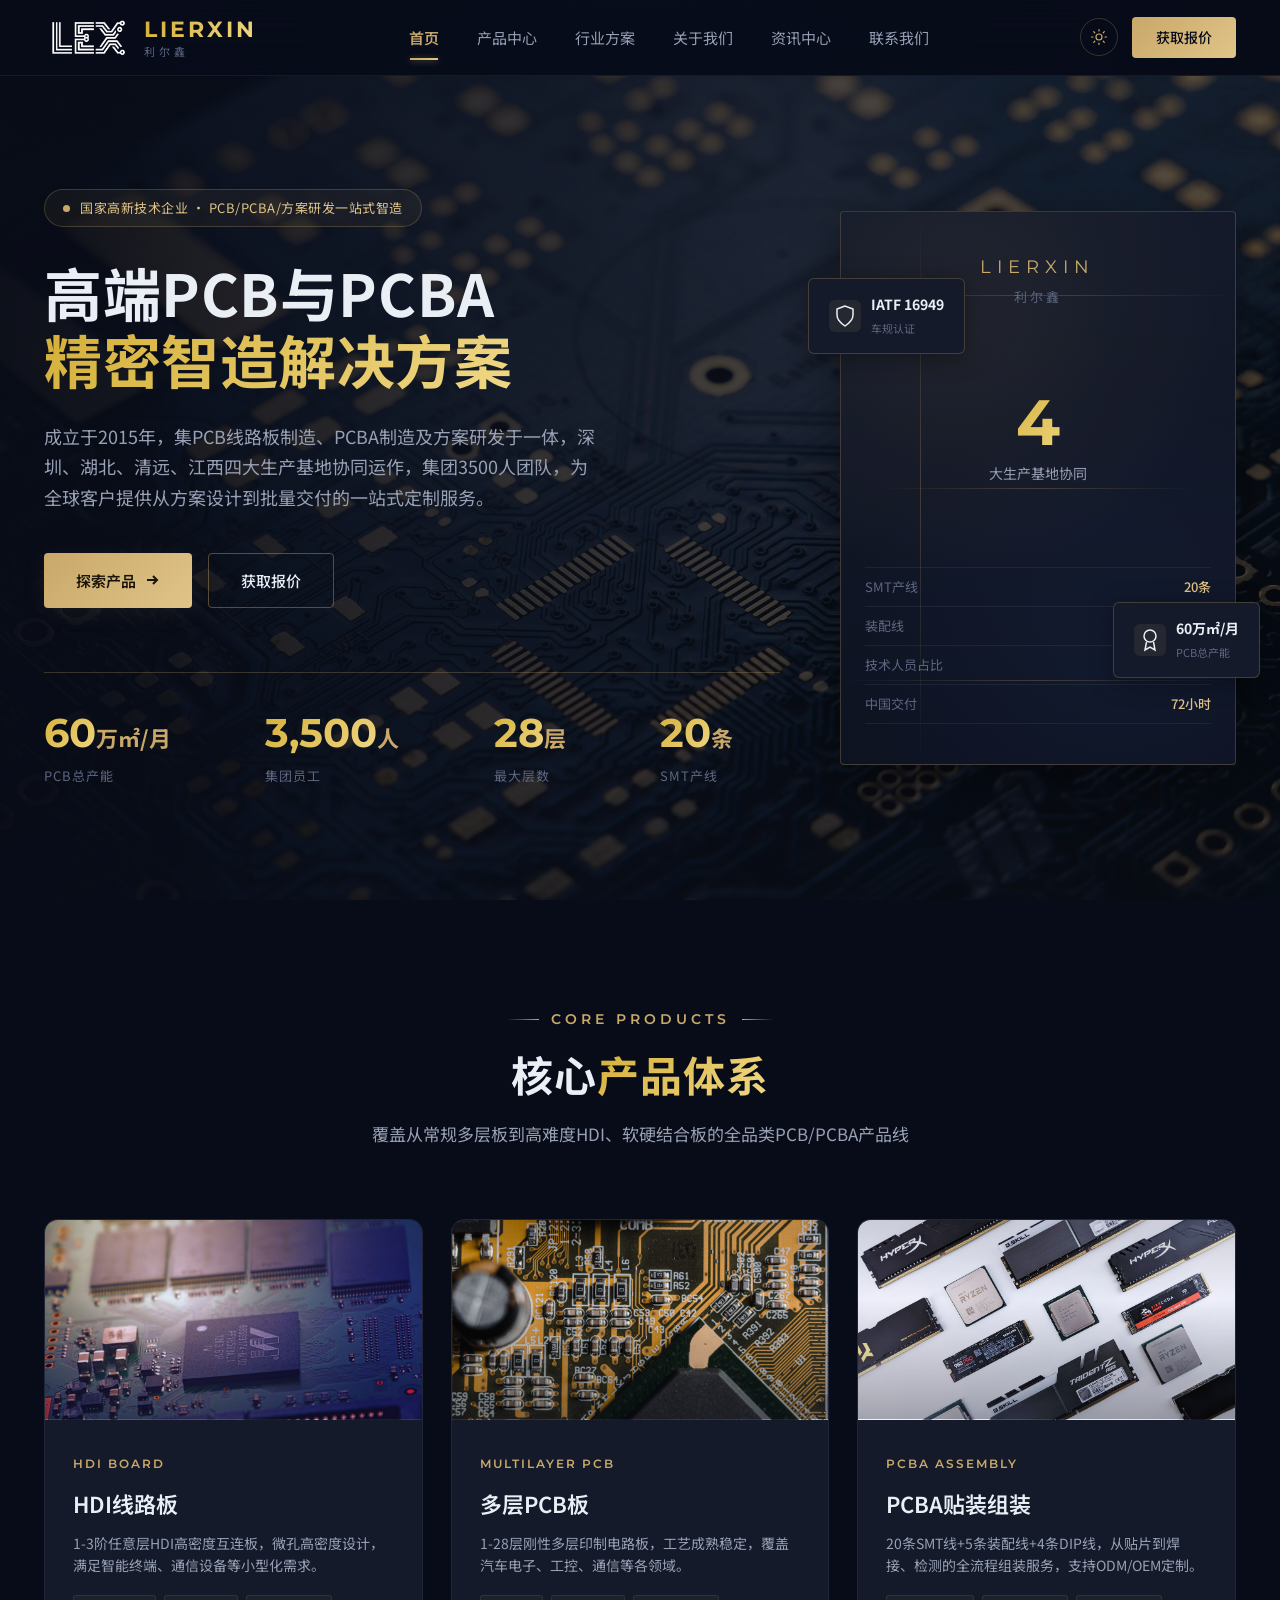
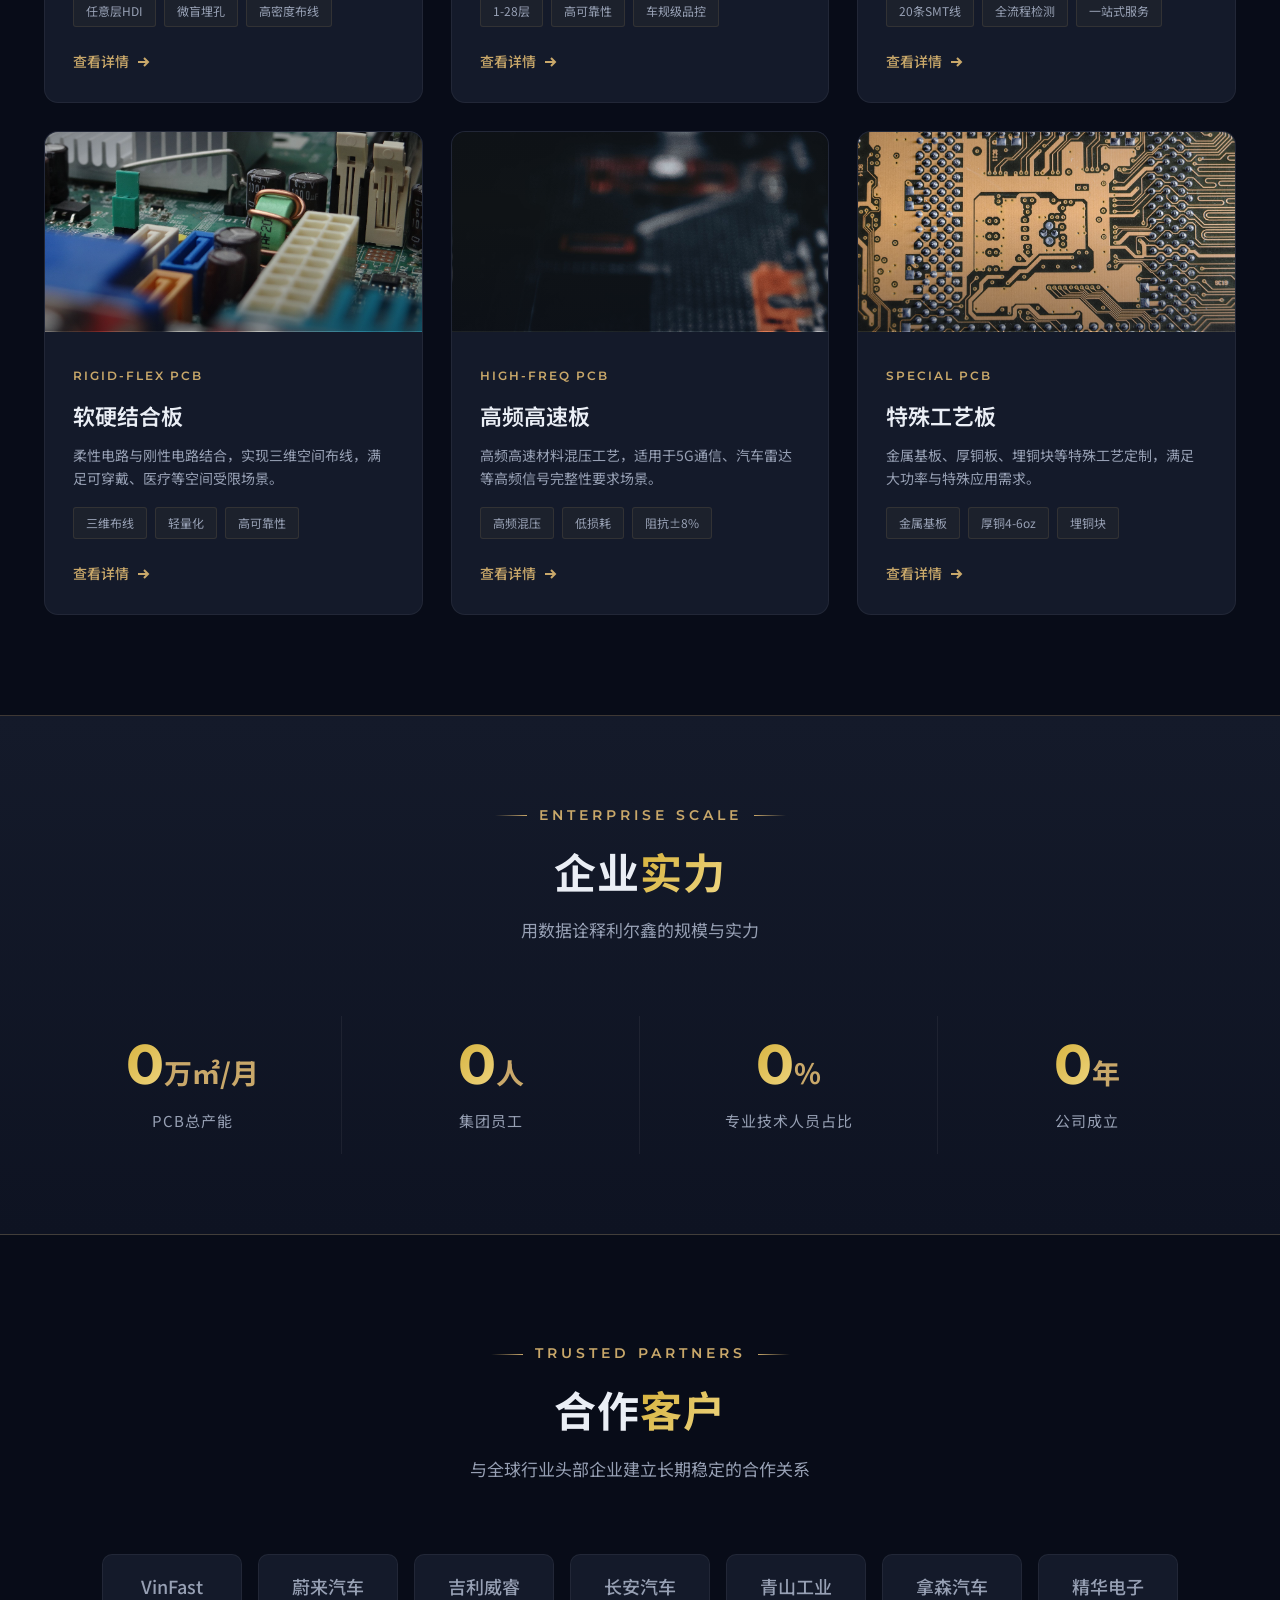
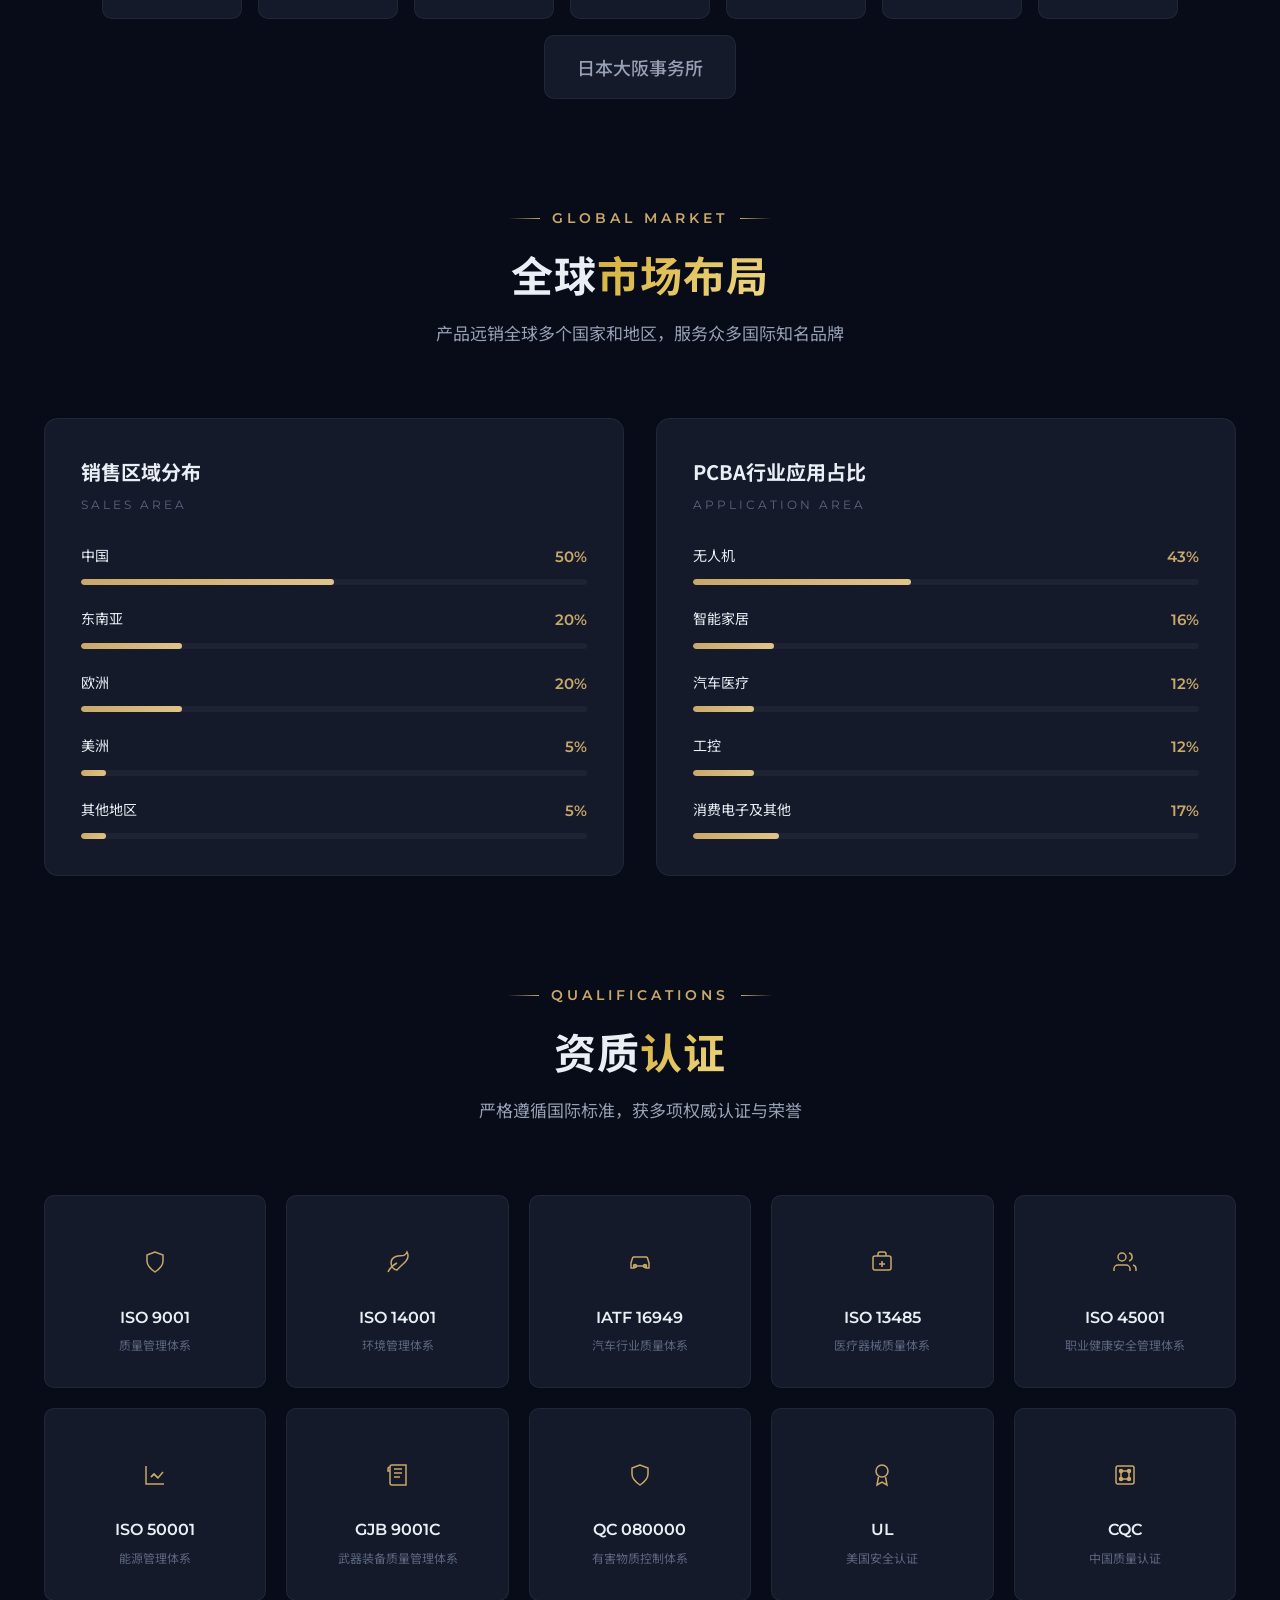
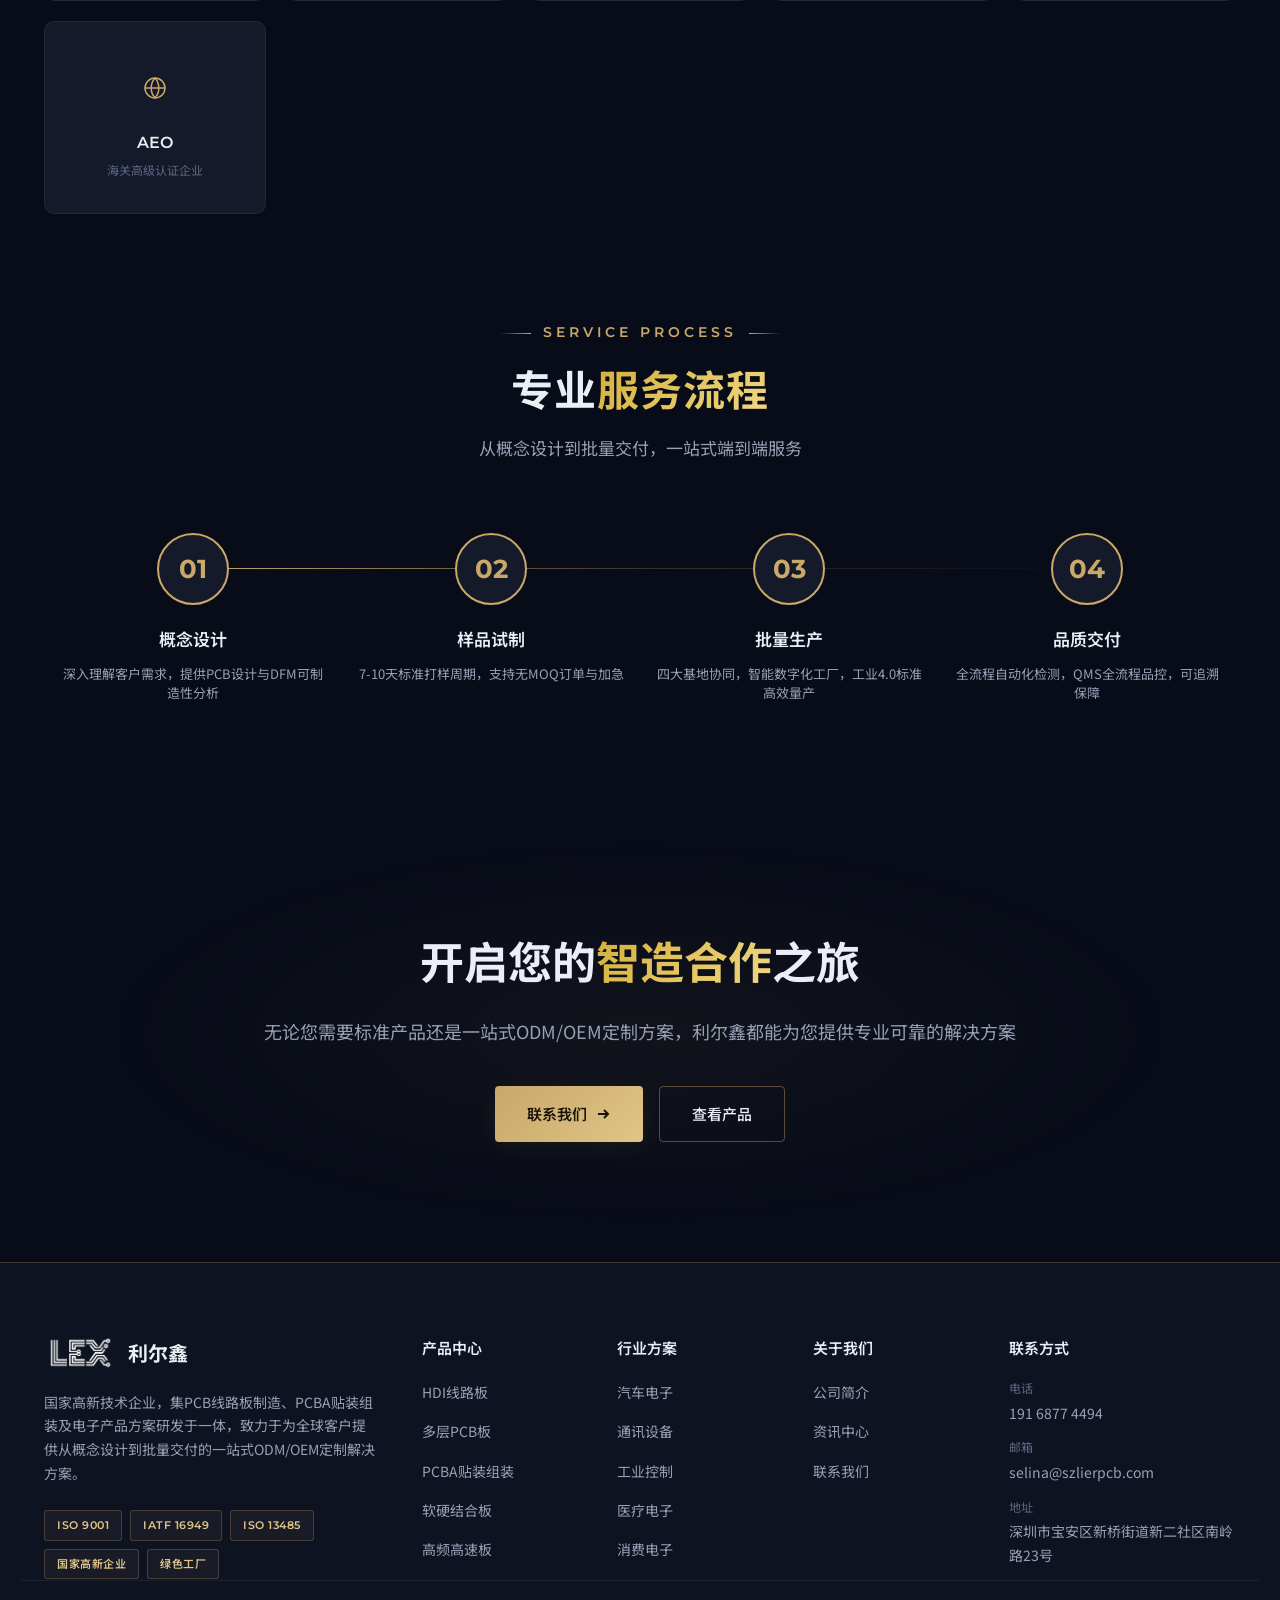
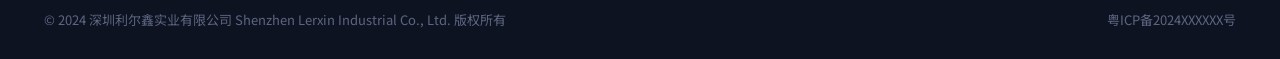
==== index.html @ 96216d17 "init: 利尔鑫 LIERXIN 官网（纯静态站点）" ====
<!DOCTYPE html>
<html lang="zh-CN">
<head>
    <meta charset="UTF-8">
    <meta name="viewport" content="width=device-width, initial-scale=1.0">
    <title>LIERXIN 利尔鑫 — 高端PCB/PCBA一站式智造专家</title>
    <meta name="description" content="深圳利尔鑫实业有限公司 — 集PCB线路板制造、PCBA贴装组装及电子产品方案研发于一体，四大生产基地，月产能60万平米，3500人专业团队，服务VinFast、蔚来、吉利威睿等全球客户，72小时交付。">
    <link rel="preconnect" href="https://fonts.googleapis.com">
    <link rel="preconnect" href="https://fonts.gstatic.com" crossorigin>
    <link href="https://fonts.googleapis.com/css2?family=Montserrat:wght@600;700;800;900&family=Noto+Sans+SC:wght@400;500;700;900&display=swap" rel="stylesheet">
    <link rel="stylesheet" href="css/style.css">
    <script>
        // 主题预加载：避免刷新时闪现深色
        (function () {
            try {
                if (localStorage.getItem('lierxin-theme') === 'light') {
                    document.documentElement.setAttribute('data-theme', 'light');
                }
            } catch (e) {}
        })();
    </script>
</head>
<body>
    <!-- Subtle background texture -->
    <div class="bg-texture"></div>

    <!-- Navigation -->
    <nav class="navbar" id="navbar">
        <div class="nav-container">
            <a href="#/" class="nav-logo">
                <div class="logo-mark">
                    <img src="images/logo.png" alt="LIERXIN 利尔鑫" class="logo-img">
                </div>
                <div class="logo-text">
                    <span class="logo-en">LIERXIN</span>
                    <span class="logo-cn">利尔鑫</span>
                </div>
            </a>
            <ul class="nav-menu" id="navMenu">
                <li><a href="#/" class="nav-link" data-page="home">首页</a></li>
                <li><a href="#/products" class="nav-link" data-page="products">产品中心</a></li>
                <li><a href="#/solutions" class="nav-link" data-page="solutions">行业方案</a></li>
                <li><a href="#/about" class="nav-link" data-page="about">关于我们</a></li>
                <li><a href="#/news" class="nav-link" data-page="news">资讯中心</a></li>
                <li><a href="#/contact" class="nav-link" data-page="contact">联系我们</a></li>
            </ul>
            <div class="nav-actions">
                <button class="theme-toggle" id="themeToggle" aria-label="切换深浅色主题" title="切换深浅色主题">
                    <svg class="tt-icon tt-moon" width="18" height="18" viewBox="0 0 24 24" fill="none" stroke="currentColor" stroke-width="1.6" stroke-linecap="round" stroke-linejoin="round">
                        <path d="M21 12.79A9 9 0 1 1 11.21 3 7 7 0 0 0 21 12.79z"/>
                    </svg>
                    <svg class="tt-icon tt-sun" width="18" height="18" viewBox="0 0 24 24" fill="none" stroke="currentColor" stroke-width="1.6" stroke-linecap="round" stroke-linejoin="round">
                        <circle cx="12" cy="12" r="4"/>
                        <path d="M12 2v2M12 20v2M4.93 4.93l1.41 1.41M17.66 17.66l1.41 1.41M2 12h2M20 12h2M6.34 17.66l-1.41 1.41M19.07 4.93l-1.41 1.41"/>
                    </svg>
                </button>
                <a href="#/contact" class="nav-cta">获取报价</a>
                <button class="nav-toggle" id="navToggle" aria-label="菜单">
                    <span></span><span></span><span></span>
                </button>
            </div>
        </div>
    </nav>

    <!-- Page content container -->
    <main class="page-container" id="app"></main>

    <!-- Footer -->
    <footer class="footer">
        <div class="footer-container">
            <div class="footer-grid">
                <div class="footer-col footer-brand">
                    <div class="footer-logo">
                        <img src="images/logo.png" alt="LIERXIN 利尔鑫" class="footer-logo-img">
                        <span>利尔鑫</span>
                    </div>
                    <p class="footer-desc">国家高新技术企业，集PCB线路板制造、PCBA贴装组装及电子产品方案研发于一体，致力于为全球客户提供从概念设计到批量交付的一站式ODM/OEM定制解决方案。</p>
                    <div class="footer-cert">
                        <span class="cert-badge">ISO 9001</span>
                        <span class="cert-badge">IATF 16949</span>
                        <span class="cert-badge">ISO 13485</span>
                        <span class="cert-badge">国家高新企业</span>
                        <span class="cert-badge">绿色工厂</span>
                    </div>
                </div>
                <div class="footer-col">
                    <h4>产品中心</h4>
                    <ul>
                        <li><a href="#/products">HDI线路板</a></li>
                        <li><a href="#/products">多层PCB板</a></li>
                        <li><a href="#/products">PCBA贴装组装</a></li>
                        <li><a href="#/products">软硬结合板</a></li>
                        <li><a href="#/products">高频高速板</a></li>
                    </ul>
                </div>
                <div class="footer-col">
                    <h4>行业方案</h4>
                    <ul>
                        <li><a href="#/solutions">汽车电子</a></li>
                        <li><a href="#/solutions">通讯设备</a></li>
                        <li><a href="#/solutions">工业控制</a></li>
                        <li><a href="#/solutions">医疗电子</a></li>
                        <li><a href="#/solutions">消费电子</a></li>
                    </ul>
                </div>
                <div class="footer-col">
                    <h4>关于我们</h4>
                    <ul>
                        <li><a href="#/about">公司简介</a></li>
                        <li><a href="#/news">资讯中心</a></li>
                        <li><a href="#/contact">联系我们</a></li>
                    </ul>
                </div>
                <div class="footer-col footer-contact">
                    <h4>联系方式</h4>
                    <ul class="contact-list">
                        <li><span class="ci-label">电话</span> 191 6877 4494</li>
                        <li><span class="ci-label">邮箱</span> selina@szlierpcb.com</li>
                        <li><span class="ci-label">地址</span> 深圳市宝安区新桥街道新二社区南岭路23号</li>
                    </ul>
                </div>
            </div>
            <div class="footer-bottom">
                <p>© 2024 深圳利尔鑫实业有限公司 Shenzhen Lerxin Industrial Co., Ltd. 版权所有</p>
                <p class="footer-icp">粤ICP备2024XXXXXX号</p>
            </div>
        </div>
    </footer>

    <!-- Scroll to top -->
    <button class="scroll-top" id="scrollTop" aria-label="返回顶部">
        <svg width="20" height="20" viewBox="0 0 20 20" fill="none">
            <path d="M10 4l6 6-1.5 1.5L11 7.5V16H9V7.5L5.5 11L4 9.5l6-6z" fill="currentColor"/>
        </svg>
    </button>

    <script src="js/app.js"></script>
</body>
</html>
---- css/style.css ----
/* ============================================
   LERXIN — Grand Corporate Design System
   Deep Navy · Gold Accents · Premium & Imposing
   ============================================ */

/* ---- Reset & Base ---- */
*, *::before, *::after { margin: 0; padding: 0; box-sizing: border-box; }

:root {
    /* Scrim — 深色遮罩基色（图片/毛玻璃压暗层），主题切换时统一调整 */
    --scrim-rgb: 8, 12, 24;

    /* Core Colors */
    --bg-base: #080c18;
    --bg-surface: #0e1322;
    --bg-card: #141a2a;
    --bg-card-hover: #1a2138;
    --bg-elevated: #1c2436;
    --border: rgba(255, 255, 255, 0.06);
    --border-gold: rgba(201, 168, 106, 0.25);
    --border-gold-bright: rgba(201, 168, 106, 0.4);

    /* Text */
    --text-primary: #eaeef5;
    --text-secondary: #97a0b4;
    --text-muted: #5d6680;

    /* Accents */
    --gold: #c9a86a;
    --gold-light: #e0c488;
    --gold-dark: #a8854a;
    --blue: #3b6fd4;
    --blue-deep: #1e3a8a;

    /* Gradients */
    --grad-gold: linear-gradient(135deg, #c9a86a 0%, #e0c488 100%);
    --grad-gold-text: linear-gradient(135deg, #d4af37 0%, #f0d886 100%);
    --grad-blue-gold: linear-gradient(135deg, #3b6fd4 0%, #c9a86a 100%);
    --grad-surface: linear-gradient(180deg, #141a2a 0%, #0e1322 100%);

    /* Shadows */
    --shadow-sm: 0 2px 12px rgba(0, 0, 0, 0.25);
    --shadow-md: 0 4px 24px rgba(0, 0, 0, 0.35);
    --shadow-lg: 0 12px 48px rgba(0, 0, 0, 0.4);
    --shadow-gold: 0 4px 24px rgba(201, 168, 106, 0.08);

    /* Sizing */
    --nav-height: 76px;
    --max-width: 1240px;
    --radius: 14px;
    --radius-sm: 10px;

    /* Fonts — 厚重无衬线，拒绝宋体 */
    --font-serif: 'Noto Sans SC', 'Montserrat', sans-serif;
    --font-sans: 'Noto Sans SC', -apple-system, BlinkMacSystemFont, 'Segoe UI', sans-serif;
    --font-en: 'Montserrat', 'Noto Sans SC', sans-serif;

    /* Nav / Footer 背景（浅色主题会覆盖） */
    --nav-bg: rgba(var(--scrim-rgb), 0.72);
    --nav-bg-scrolled: rgba(var(--scrim-rgb), 0.94);

    /* 表单/面板填充底色（浅色主题会覆盖为浅色） */
    --field-bg: rgba(var(--scrim-rgb), 0.5);

    /* Transitions */
    --t-fast: 0.2s ease;
    --t-base: 0.4s cubic-bezier(0.25, 0.1, 0.25, 1);
    --t-slow: 0.7s cubic-bezier(0.25, 0.1, 0.25, 1);
}

/* ============================================
   LIGHT THEME — 白色背景版本
   仅覆盖语义变量，结构完全不变
   ============================================ */
[data-theme="light"] {
    /* 背景：纯白 + 浅灰层次 */
    --bg-base: #ffffff;
    --bg-surface: #f4f6f9;
    --bg-card: #ffffff;
    --bg-card-hover: #fafbfd;
    --bg-elevated: #eef1f6;

    /* 边框：深色半透明 */
    --border: rgba(15, 23, 42, 0.09);
    --border-gold: rgba(157, 122, 63, 0.32);
    --border-gold-bright: rgba(157, 122, 63, 0.55);

    /* 文字：深蓝灰 */
    --text-primary: #16203a;
    --text-secondary: #4d5768;
    --text-muted: #8792a6;

    /* 金色：白底上需加深才有对比度 */
    --gold: #9d7a3f;
    --gold-light: #b8935a;
    --gold-dark: #7d6030;

    --grad-gold: linear-gradient(135deg, #9d7a3f 0%, #cba96b 100%);
    --grad-gold-text: linear-gradient(135deg, #9d7a3f 0%, #c49b58 100%);
    --grad-surface: linear-gradient(180deg, #ffffff 0%, #f4f6f9 100%);

    /* 阴影：更淡更柔 */
    --shadow-sm: 0 1px 6px rgba(15, 23, 42, 0.06);
    --shadow-md: 0 4px 18px rgba(15, 23, 42, 0.08);
    --shadow-lg: 0 12px 36px rgba(15, 23, 42, 0.10);
    --shadow-gold: 0 4px 18px rgba(157, 122, 63, 0.12);

    /* 导航栏：白色毛玻璃 */
    --nav-bg: rgba(255, 255, 255, 0.82);
    --nav-bg-scrolled: rgba(255, 255, 255, 0.96);

    /* 输入框/面板填充：浅灰（深色遮罩在白底上会变成灰底灰字） */
    --field-bg: rgba(15, 23, 42, 0.04);
}

/* 浅色主题：白色线条 logo 反转为深色，保证可见 */
[data-theme="light"] .logo-img,
[data-theme="light"] .footer-logo-img { filter: invert(1); }

/* 浅色主题：顶部大图区（hero / product-hero）整体保持暗色外观，完全不变化
   原因：图片上的文字依赖深色遮罩，跟随浅色主题会变暗/发蓝导致看不清。
   这里把整组变量还原为暗色值，hero 内的面板、徽章、按钮一并继承，无需单独处理。
   注意：cta-section 背景是透明的，不在此列，需跟随浅色主题。 */
[data-theme="light"] .hero,
[data-theme="light"] .product-hero {
    --text-primary: #eaeef5;
    --text-secondary: #97a0b4;
    --text-muted: #5d6680;
    --gold: #c9a86a;
    --gold-light: #e0c488;
    --gold-dark: #a8854a;
    --border: rgba(255, 255, 255, 0.06);
    --border-gold: rgba(201, 168, 106, 0.25);
    --border-gold-bright: rgba(201, 168, 106, 0.4);
    --bg-card: #141a2a;
    --bg-card-hover: #1a2138;
    --grad-gold: linear-gradient(135deg, #c9a86a 0%, #e0c488 100%);
    --grad-gold-text: linear-gradient(135deg, #d4af37 0%, #f0d886 100%);
    --grad-surface: linear-gradient(180deg, #141a2a 0%, #0e1322 100%);
    --shadow-md: 0 4px 24px rgba(0, 0, 0, 0.35);
    --shadow-lg: 0 12px 48px rgba(0, 0, 0, 0.4);

    /* 关键：必须显式重设 color。
       color 是在 body 上用变量算好的，子元素继承的是"算完的值"，
       只重设上面的变量不会改变已继承的颜色，标题仍会跟着浅色主题变深蓝。 */
    color: var(--text-primary);
}

/* 浅色主题：卡片图片区同样是深色遮罩，其上的金色徽章需还原为亮金 */
[data-theme="light"] .card-visual,
[data-theme="light"] .news-visual,
[data-theme="light"] .sol-visual {
    --gold-light: #e0c488;
    --gold: #c9a86a;
    --text-primary: #eaeef5;
}

/* 浅色主题：白底上的金色小标签需加深才够对比 */
[data-theme="light"] .cert-badge { color: var(--gold); background: rgba(157, 122, 63, 0.08); }

/* 浅色主题：背景纹理减弱 */
[data-theme="light"] .bg-texture { opacity: 0.45; }

/* ---- Theme Toggle ---- */
.nav-actions { display: flex; align-items: center; gap: 14px; }
.theme-toggle {
    width: 38px; height: 38px;
    border-radius: 50%;
    border: 1px solid var(--border-gold);
    background: transparent;
    color: var(--gold);
    display: flex; align-items: center; justify-content: center;
    cursor: pointer;
    flex-shrink: 0;
    transition: all var(--t-fast);
}
.theme-toggle:hover {
    background: rgba(201, 168, 106, 0.12);
    border-color: var(--border-gold-bright);
    transform: rotate(18deg);
}
.theme-toggle .tt-icon { display: block; }
.theme-toggle .tt-moon { display: none; }
[data-theme="light"] .theme-toggle .tt-sun { display: none; }
[data-theme="light"] .theme-toggle .tt-moon { display: block; }

html { scroll-behavior: smooth; font-size: 16px; }

body {
    font-family: var(--font-sans);
    background: var(--bg-base);
    color: var(--text-primary);
    line-height: 1.7;
    overflow-x: hidden;
    min-height: 100vh;
    -webkit-font-smoothing: antialiased;
}

a { color: inherit; text-decoration: none; }
ul { list-style: none; }
img { max-width: 100%; display: block; }

/* ---- Background Texture ---- */
.bg-texture {
    position: fixed;
    inset: 0;
    z-index: 0;
    pointer-events: none;
    background:
        radial-gradient(ellipse 80% 50% at 50% 0%, rgba(59, 111, 212, 0.06), transparent),
        radial-gradient(ellipse 60% 40% at 90% 80%, rgba(201, 168, 106, 0.04), transparent);
}
.bg-texture::before {
    content: '';
    position: absolute;
    inset: 0;
    background-image: url("data:image/svg+xml,%3Csvg width='60' height='60' viewBox='0 0 60 60' xmlns='http://www.w3.org/2000/svg'%3E%3Cpath d='M0 0h60M0 30h60M30 0v60M60 0v60' stroke='%23ffffff' stroke-width='0.5' opacity='0.015'/%3E%3C/svg%3E");
}

/* ---- Navbar ---- */
.navbar {
    position: fixed;
    top: 0; left: 0; right: 0;
    height: var(--nav-height);
    z-index: 1000;
    background: var(--nav-bg);
    backdrop-filter: blur(24px);
    -webkit-backdrop-filter: blur(24px);
    border-bottom: 1px solid var(--border);
    transition: all var(--t-base);
}
.navbar.scrolled {
    background: var(--nav-bg-scrolled);
    border-bottom-color: var(--border-gold);
}

.nav-container {
    max-width: var(--max-width);
    margin: 0 auto;
    height: 100%;
    display: flex;
    align-items: center;
    justify-content: space-between;
    padding: 0 24px;
    gap: 20px;
}

.nav-logo { display: flex; align-items: center; gap: 12px; transition: opacity var(--t-fast); }
.nav-logo:hover { opacity: 0.85; }

.logo-mark { display: flex; align-items: center; }
.logo-img {
    height: 44px;
    width: auto;
    display: block;
    border-radius: 4px;
}

.logo-text { display: flex; flex-direction: column; line-height: 1.1; }
.logo-en {
    font-family: var(--font-en);
    font-size: 22px;
    font-weight: 700;
    letter-spacing: 3px;
    background: var(--grad-gold-text);
    -webkit-background-clip: text;
    -webkit-text-fill-color: transparent;
    background-clip: text;
}
.logo-cn { font-size: 11px; color: var(--text-muted); letter-spacing: 4px; margin-top: 2px; }

.nav-menu { display: flex; align-items: center; gap: 2px; }

.nav-link {
    position: relative;
    padding: 8px 18px;
    font-size: 15px;
    font-weight: 400;
    color: var(--text-secondary);
    transition: all var(--t-fast);
}
.nav-link:hover { color: var(--text-primary); }
.nav-link.active { color: var(--gold); font-weight: 600; }
.nav-link.active::after {
    content: '';
    position: absolute;
    bottom: -4px;
    left: 50%;
    transform: translateX(-50%);
    width: 28px;
    height: 2px;
    background: var(--grad-gold);
    box-shadow: 0 1px 6px rgba(201, 168, 106, 0.5);
}

.nav-cta {
    padding: 9px 24px;
    font-size: 14px;
    font-weight: 500;
    color: var(--bg-base);
    background: var(--grad-gold);
    border-radius: 4px;
    transition: all var(--t-fast);
    white-space: nowrap;
}
.nav-cta:hover { opacity: 0.88; transform: translateY(-1px); }

.nav-toggle { display: none; flex-direction: column; gap: 5px; background: none; border: none; cursor: pointer; padding: 8px; }
.nav-toggle span { width: 24px; height: 2px; background: var(--text-primary); border-radius: 2px; transition: all var(--t-fast); }
.nav-toggle.open span:nth-child(1) { transform: rotate(45deg) translate(5px, 5px); }
.nav-toggle.open span:nth-child(2) { opacity: 0; }
.nav-toggle.open span:nth-child(3) { transform: rotate(-45deg) translate(5px, -5px); }

/* ---- Page Container ---- */
.page-container {
    position: relative;
    z-index: 1;
    min-height: calc(100vh - var(--nav-height));
    padding-top: var(--nav-height);
}
.page-enter { animation: pageFadeIn 0.55s cubic-bezier(0.25, 0.1, 0.25, 1); }
@keyframes pageFadeIn {
    from { opacity: 0; transform: translateY(20px); }
    to { opacity: 1; transform: translateY(0); }
}

/* ---- Common Section ---- */
.section { max-width: var(--max-width); margin: 0 auto; padding: 100px 24px; }
.section-sm { padding: 50px 24px; }

.section-title { text-align: center; margin-bottom: 72px; }
.section-title .eyebrow {
    display: inline-flex;
    align-items: center;
    gap: 12px;
    font-family: var(--font-en);
    font-size: 14px;
    font-weight: 600;
    letter-spacing: 4px;
    text-transform: uppercase;
    color: var(--gold);
    margin-bottom: 16px;
}
.section-title .eyebrow::before,
.section-title .eyebrow::after {
    content: '';
    width: 32px;
    height: 1px;
    background: linear-gradient(90deg, transparent, var(--gold));
}
.section-title .eyebrow::after { background: linear-gradient(90deg, var(--gold), transparent); }

.section-title h2 {
    font-family: var(--font-serif);
    font-size: 42px;
    font-weight: 700;
    line-height: 1.3;
    margin-bottom: 18px;
    letter-spacing: 0.02em;
}
.section-title p { font-size: 17px; color: var(--text-secondary); max-width: 640px; margin: 0 auto; line-height: 1.6; }

.text-gold {
    background: var(--grad-gold-text);
    -webkit-background-clip: text;
    -webkit-text-fill-color: transparent;
    background-clip: text;
}

/* Gold divider */
.gold-divider {
    width: 60px;
    height: 3px;
    background: var(--grad-gold);
    margin: 0 auto;
    border-radius: 2px;
}

/* ---- Buttons ---- */
.btn {
    display: inline-flex;
    align-items: center;
    gap: 8px;
    padding: 14px 32px;
    font-size: 15px;
    font-weight: 500;
    border-radius: 4px;
    border: none;
    cursor: pointer;
    transition: all var(--t-base);
    position: relative;
    font-family: var(--font-sans);
}
.btn-primary {
    background: var(--grad-gold);
    color: #1a1408;
    font-weight: 600;
    box-shadow: var(--shadow-gold);
}
.btn-primary:hover { opacity: 0.9; transform: translateY(-2px); box-shadow: 0 8px 32px rgba(201, 168, 106, 0.2); }

.btn-outline {
    background: transparent;
    color: var(--text-primary);
    border: 1px solid var(--border-gold-bright);
}
.btn-outline:hover { background: rgba(201, 168, 106, 0.06); border-color: var(--gold); color: var(--gold-light); }

/* ---- Hero ---- */
.hero {
    position: relative;
    min-height: calc(100vh - var(--nav-height));
    display: flex;
    align-items: center;
    overflow: hidden;
    background-image: url('../images/home-hero.jpg');
    background-size: cover;
    background-position: center;
    background-repeat: no-repeat;
}
.hero::before {
    content: '';
    position: absolute;
    inset: 0;
    background:
        linear-gradient(90deg, rgba(var(--scrim-rgb), 0.94) 0%, rgba(var(--scrim-rgb), 0.80) 45%, rgba(var(--scrim-rgb), 0.58) 100%),
        radial-gradient(ellipse 60% 50% at 30% 50%, rgba(201, 168, 106, 0.04), transparent);
    z-index: 0;
}

.hero-content {
    position: relative;
    z-index: 2;
    max-width: var(--max-width);
    margin: 0 auto;
    width: 100%;
    padding: 0 24px;
    display: grid;
    grid-template-columns: 1.3fr 0.7fr;
    gap: 60px;
    align-items: center;
}

.hero-text .badge {
    display: inline-flex;
    align-items: center;
    gap: 10px;
    padding: 7px 18px;
    background: rgba(201, 168, 106, 0.06);
    border: 1px solid var(--border-gold);
    border-radius: 50px;
    font-size: 13px;
    color: var(--gold-light);
    margin-bottom: 32px;
    letter-spacing: 0.5px;
}
.hero-text .badge .dot { width: 7px; height: 7px; background: var(--gold); border-radius: 50%; }

.hero-text h1 {
    font-family: var(--font-serif);
    font-size: 58px;
    font-weight: 700;
    line-height: 1.15;
    margin-bottom: 28px;
    letter-spacing: 0.01em;
}

.hero-text .hero-desc {
    font-size: 18px;
    color: var(--text-secondary);
    margin-bottom: 40px;
    max-width: 560px;
    line-height: 1.7;
}

.hero-buttons { display: flex; gap: 16px; flex-wrap: wrap; }

.hero-stats {
    display: grid;
    grid-template-columns: repeat(4, auto);
    gap: 48px;
    margin-top: 64px;
    padding-top: 40px;
    border-top: 1px solid var(--border-gold);
}
.hero-stat .num {
    font-family: var(--font-en);
    font-size: 40px;
    font-weight: 700;
    background: var(--grad-gold-text);
    -webkit-background-clip: text;
    -webkit-text-fill-color: transparent;
    background-clip: text;
    line-height: 1;
}
.hero-stat .num-suffix { font-size: 22px; color: var(--gold); font-weight: 700; }
.hero-stat .label { font-size: 13px; color: var(--text-muted); margin-top: 8px; letter-spacing: 1px; }

/* Hero Visual — elegant geometric panel */
.hero-visual {
    position: relative;
    height: 500px;
    display: flex;
    align-items: center;
    justify-content: center;
}

.hero-panel {
    width: 100%;
    max-width: 400px;
    aspect-ratio: 3/4.2;
    position: relative;
    background: var(--grad-surface);
    border: 1px solid var(--border-gold);
    border-radius: 4px;
    overflow: hidden;
    box-shadow: var(--shadow-lg);
}

.hero-panel::before {
    content: '';
    position: absolute;
    inset: 0;
    background:
        radial-gradient(circle at 30% 20%, rgba(201, 168, 106, 0.08), transparent 50%),
        radial-gradient(circle at 70% 80%, rgba(59, 111, 212, 0.06), transparent 50%);
}

/* Decorative geometric lines */
.hero-panel .geo-line {
    position: absolute;
    background: linear-gradient(90deg, transparent, var(--border-gold), transparent);
}
.hero-panel .geo-line.h1 { top: 15%; left: 0; right: 0; height: 1px; }
.hero-panel .geo-line.h2 { top: 50%; left: 10%; right: 10%; height: 1px; }
.hero-panel .geo-line.h3 { bottom: 15%; left: 0; right: 0; height: 1px; }
.hero-panel .geo-line.v1 { top: 0; bottom: 0; left: 20%; width: 1px; background: linear-gradient(180deg, transparent, var(--border-gold), transparent); }

.hero-panel .panel-content {
    position: absolute;
    inset: 0;
    display: flex;
    flex-direction: column;
    align-items: center;
    justify-content: space-between;
    padding: 40px 24px;
    z-index: 2;
}
.hero-panel .panel-top { text-align: center; }
.hero-panel .panel-top .pt-en {
    font-family: var(--font-en);
    font-size: 18px;
    letter-spacing: 6px;
    color: var(--gold);
    margin-bottom: 4px;
}
.hero-panel .panel-top .pt-cn { font-size: 13px; color: var(--text-muted); letter-spacing: 3px; }

.hero-panel .panel-mid { text-align: center; }
.hero-panel .panel-mid .pm-num {
    font-family: var(--font-en);
    font-size: 64px;
    font-weight: 700;
    background: var(--grad-gold-text);
    -webkit-background-clip: text;
    -webkit-text-fill-color: transparent;
    background-clip: text;
    line-height: 1;
}
.hero-panel .panel-mid .pm-label { font-size: 14px; color: var(--text-secondary); margin-top: 8px; }

.hero-panel .panel-bottom { text-align: center; width: 100%; }
.hero-panel .panel-bottom .pb-item {
    display: flex;
    justify-content: space-between;
    padding: 8px 0;
    border-top: 1px solid var(--border);
    font-size: 13px;
}
.hero-panel .panel-bottom .pb-item:last-child { border-bottom: 1px solid var(--border); }
.hero-panel .panel-bottom .pb-item span:first-child { color: var(--text-muted); }
.hero-panel .panel-bottom .pb-item span:last-child { color: var(--gold-light); font-weight: 500; }

/* Floating accent */
.hero-accent {
    position: absolute;
    padding: 14px 20px;
    background: var(--bg-card);
    border: 1px solid var(--border-gold);
    border-radius: 6px;
    box-shadow: var(--shadow-md);
    display: flex;
    align-items: center;
    gap: 10px;
    z-index: 3;
}
.hero-accent .ha-icon {
    width: 32px; height: 32px; min-width: 32px;
    border-radius: 6px;
    display: flex; align-items: center; justify-content: center;
    background: rgba(201, 168, 106, 0.1);
}
.hero-accent .ha-text { font-size: 13px; }
.hero-accent .ha-text strong { display: block; font-size: 14px; }
.hero-accent .ha-text span { color: var(--text-muted); font-size: 11px; }
.ha-1 { top: 8%; left: -8%; }
.ha-2 { bottom: 12%; right: -6%; }

/* ---- Product Cards Grid ---- */
.card-grid {
    display: grid;
    grid-template-columns: repeat(auto-fill, minmax(340px, 1fr));
    gap: 28px;
}

.tech-card {
    display: block;
    background: var(--bg-card);
    border: 1px solid var(--border);
    border-radius: var(--radius);
    overflow: hidden;
    transition: all var(--t-base);
    position: relative;
    color: inherit;
    text-decoration: none;
}
.tech-card::before {
    content: '';
    position: absolute;
    top: 0; left: 0; right: 0;
    height: 2px;
    background: var(--grad-gold);
    transform: scaleX(0);
    transform-origin: left;
    transition: transform var(--t-base);
    z-index: 4;
}
.tech-card:hover::before { transform: scaleX(1); }
.tech-card:hover {
    background: var(--bg-card-hover);
    transform: translateY(-6px);
    border-color: var(--border-gold);
}

.tech-card .card-visual {
    height: 200px;
    background: var(--grad-surface);
    background-size: cover;
    background-position: center;
    position: relative;
    overflow: hidden;
    display: flex;
    align-items: center;
    justify-content: center;
    border-bottom: 1px solid var(--border);
}

.tech-card .card-visual::after {
    content: '';
    position: absolute;
    inset: 0;
    background: linear-gradient(180deg, rgba(var(--scrim-rgb), 0.15), transparent 40%, rgba(var(--scrim-rgb), 0.35));
    pointer-events: none;
}

.tech-card .card-icon-large {
    font-size: 56px;
    opacity: 0.6;
    z-index: 2;
    color: var(--gold);
}

.tech-card .card-body { padding: 28px; }
.tech-card .card-tag {
    display: inline-block;
    font-family: var(--font-en);
    font-size: 12px;
    font-weight: 600;
    letter-spacing: 2px;
    text-transform: uppercase;
    color: var(--gold);
    margin-bottom: 10px;
}
.tech-card .card-title { font-family: var(--font-serif); font-size: 22px; font-weight: 600; margin-bottom: 10px; }
.tech-card .card-desc { font-size: 14px; color: var(--text-secondary); margin-bottom: 18px; line-height: 1.6; }
.tech-card .card-features { display: flex; flex-wrap: wrap; gap: 8px; margin-bottom: 20px; }
.tech-card .card-feature {
    font-size: 12px;
    padding: 5px 12px;
    background: rgba(201, 168, 106, 0.05);
    border: 1px solid rgba(201, 168, 106, 0.12);
    border-radius: 3px;
    color: var(--text-secondary);
}
.tech-card .card-link {
    display: inline-flex;
    align-items: center;
    gap: 6px;
    font-size: 14px;
    color: var(--gold);
    font-weight: 500;
    transition: gap var(--t-fast);
}
.tech-card .card-link:hover { gap: 12px; }

/* ---- Industry Solutions Grid ---- */
.solutions-grid {
    display: grid;
    grid-template-columns: repeat(auto-fill, minmax(320px, 1fr));
    gap: 24px;
}

.solution-card {
    position: relative;
    padding: 0 28px 34px;
    background: var(--bg-card);
    border: 1px solid var(--border);
    border-radius: var(--radius);
    overflow: hidden;
    transition: all var(--t-base);
    cursor: pointer;
}
.solution-card::before {
    content: '';
    position: absolute;
    top: 0; left: 0; right: 0;
    height: 2px;
    background: var(--grad-gold);
    transform: scaleX(0);
    transform-origin: left;
    transition: transform var(--t-base);
}
.solution-card:hover::before { transform: scaleX(1); }
.solution-card:hover { background: var(--bg-card-hover); transform: translateY(-4px); border-color: var(--border-gold); }

.solution-card .sol-visual {
    position: relative;
    height: 170px;
    margin: 0 -28px 26px;
    overflow: hidden;
    border-bottom: 1px solid var(--border);
}
.solution-card .sol-visual-img {
    position: absolute;
    inset: 0;
    background-size: cover;
    background-position: center;
    transition: transform var(--t-slow);
}
.solution-card:hover .sol-visual-img { transform: scale(1.06); }
.solution-card .sol-visual::after {
    content: '';
    position: absolute; inset: 0;
    background: linear-gradient(180deg, rgba(var(--scrim-rgb), 0.10) 0%, rgba(var(--scrim-rgb), 0.55) 70%, rgba(var(--scrim-rgb), 0.82) 100%);
    pointer-events: none;
}
.solution-card h3 { font-family: var(--font-serif); font-size: 20px; font-weight: 600; margin-bottom: 10px; }
.solution-card p { font-size: 14px; color: var(--text-secondary); line-height: 1.6; }

/* ---- Stats Section ---- */
.stats-section {
    background: var(--grad-surface);
    border-top: 1px solid var(--border-gold);
    border-bottom: 1px solid var(--border-gold);
}
.stats-grid {
    display: grid;
    grid-template-columns: repeat(4, 1fr);
    gap: 0;
    text-align: center;
}
.stat-block {
    padding: 20px;
    border-right: 1px solid var(--border);
}
.stat-block:last-child { border-right: none; }
.stat-block .stat-num {
    font-family: var(--font-en);
    font-size: 56px;
    font-weight: 700;
    background: var(--grad-gold-text);
    -webkit-background-clip: text;
    -webkit-text-fill-color: transparent;
    background-clip: text;
    line-height: 1;
}
.stat-block .stat-suffix { font-size: 28px; font-weight: 700; color: var(--gold); }
.stat-block .stat-label { font-size: 15px; color: var(--text-secondary); margin-top: 12px; letter-spacing: 1px; }

/* ---- Partners Section ---- */
.partners-grid {
    display: flex;
    flex-wrap: wrap;
    justify-content: center;
    gap: 16px;
}
.partner-badge {
    padding: 16px 32px;
    background: var(--bg-card);
    border: 1px solid var(--border);
    border-radius: var(--radius-sm);
    font-size: 18px;
    font-weight: 500;
    color: var(--text-secondary);
    transition: all var(--t-base);
    text-align: center;
    min-width: 140px;
}
.partner-badge:hover { border-color: var(--border-gold); color: var(--gold-light); transform: translateY(-3px); }

/* ---- Global Market Section ---- */
.market-grid {
    display: grid;
    grid-template-columns: 1fr 1fr;
    gap: 32px;
}
.market-panel {
    background: var(--bg-card);
    border: 1px solid var(--border);
    border-radius: var(--radius);
    padding: 36px;
}
.market-panel h3 { font-size: 20px; font-weight: 700; color: var(--text-primary); }
.market-panel .mp-sub {
    font-family: var(--font-en);
    font-size: 12px;
    color: var(--text-muted);
    letter-spacing: 3px;
    text-transform: uppercase;
    margin: 6px 0 28px;
}
.market-panel .capability-bar { margin-bottom: 22px; }
.market-panel .capability-bar:last-child { margin-bottom: 0; }
.market-panel .cb-header span:first-child { font-size: 14px; }

/* ---- Process Capability Tags ---- */
.tag-list { display: flex; flex-wrap: wrap; gap: 10px; justify-content: center; }
.tag {
    padding: 8px 18px;
    background: var(--bg-card);
    border: 1px solid var(--border);
    border-radius: 999px;
    font-size: 14px;
    color: var(--text-secondary);
    transition: all var(--t-base);
}
.tag:hover { border-color: var(--border-gold); color: var(--gold-light); }

/* ---- Product Case Cards ---- */
.case-grid {
    display: grid;
    grid-template-columns: repeat(auto-fill, minmax(300px, 1fr));
    gap: 24px;
}
.case-card {
    background: var(--bg-card);
    border: 1px solid var(--border);
    border-radius: var(--radius);
    padding: 26px;
    transition: all var(--t-base);
}
.case-card:hover { border-color: var(--border-gold); transform: translateY(-4px); }
.case-card .case-cat {
    font-family: var(--font-en);
    font-size: 11px;
    color: var(--gold);
    letter-spacing: 2px;
    text-transform: uppercase;
    margin-bottom: 10px;
}
.case-card h4 { font-size: 17px; font-weight: 700; color: var(--text-primary); margin-bottom: 14px; }
.case-card .case-spec {
    font-size: 13px;
    color: var(--text-secondary);
    line-height: 1.9;
    border-top: 1px solid var(--border);
    padding-top: 12px;
}
.case-card .case-spec strong { color: var(--gold-light); font-weight: 600; }

@media (max-width: 900px) {
    .market-grid { grid-template-columns: 1fr; }
}

/* ---- Feature Blocks (Product/About pages) ---- */
.feature-block {
    display: grid;
    grid-template-columns: 0.85fr 1.15fr;
    gap: 64px;
    align-items: center;
    margin-bottom: 100px;
}
.feature-block.reverse { direction: rtl; }
.feature-block.reverse > * { direction: ltr; }

.feature-text .ft-tag {
    font-family: var(--font-en);
    font-size: 13px;
    font-weight: 600;
    letter-spacing: 3px;
    text-transform: uppercase;
    color: var(--gold);
    margin-bottom: 12px;
}
.feature-text h3 { font-family: var(--font-serif); font-size: 32px; font-weight: 600; margin-bottom: 20px; line-height: 1.3; }
.feature-text p { font-size: 16px; color: var(--text-secondary); margin-bottom: 20px; line-height: 1.7; }
.feature-list { display: flex; flex-direction: column; gap: 14px; }
.feature-list li {
    display: flex;
    align-items: flex-start;
    gap: 12px;
    font-size: 15px;
    color: var(--text-secondary);
    line-height: 1.5;
}
.feature-list li::before {
    content: '';
    width: 8px; height: 8px; min-width: 8px;
    border: 2px solid var(--gold);
    border-radius: 50%;
    margin-top: 8px;
    background: transparent;
}
.feature-list li::after { display: none; }

.feature-visual {
    height: 380px;
    background: var(--grad-surface);
    border: 1px solid var(--border-gold);
    border-radius: var(--radius);
    position: relative;
    overflow: hidden;
    display: flex;
    align-items: center;
    justify-content: center;
    box-shadow: var(--shadow-md);
}
.feature-visual::before {
    content: '';
    position: absolute;
    inset: 0;
    background: radial-gradient(circle at 30% 30%, rgba(201, 168, 106, 0.06), transparent 50%);
}

/* ---- Timeline (About page) ---- */
.timeline { position: relative; max-width: 820px; margin: 0 auto; }
.timeline::before {
    content: '';
    position: absolute;
    left: 100px; top: 0; bottom: 0;
    width: 2px;
    background: linear-gradient(180deg, var(--gold), var(--border-gold) 50%, transparent);
}
.timeline-item { display: flex; gap: 48px; padding-bottom: 48px; position: relative; }
.timeline-year {
    font-family: var(--font-en);
    font-size: 26px;
    font-weight: 700;
    color: var(--gold);
    min-width: 80px;
    text-align: right;
}
.timeline-dot {
    position: absolute;
    left: 93px; top: 6px;
    width: 16px; height: 16px;
    border-radius: 50%;
    background: var(--bg-base);
    border: 3px solid var(--gold);
    z-index: 2;
}
.timeline-content { padding-left: 48px; }
.timeline-content h4 { font-family: var(--font-serif); font-size: 18px; font-weight: 600; margin-bottom: 8px; }
.timeline-content p { font-size: 14px; color: var(--text-secondary); line-height: 1.6; }

/* ---- News Cards ---- */
.news-grid { display: grid; grid-template-columns: repeat(auto-fill, minmax(360px, 1fr)); gap: 28px; }
.news-card {
    background: var(--bg-card);
    border: 1px solid var(--border);
    border-radius: var(--radius);
    overflow: hidden;
    transition: all var(--t-base);
    cursor: pointer;
}
.news-card:hover { border-color: var(--border-gold); transform: translateY(-4px); }
.news-card .news-visual {
    height: 180px;
    background: var(--grad-surface);
    background-size: cover;
    background-position: center;
    display: flex; align-items: center; justify-content: center;
    font-size: 40px;
    position: relative;
    border-bottom: 1px solid var(--border);
}
.news-card .news-visual::after {
    content: '';
    position: absolute;
    inset: 0;
    background: linear-gradient(180deg, rgba(var(--scrim-rgb), 0.15), transparent 40%, rgba(var(--scrim-rgb), 0.35));
    pointer-events: none;
}
.news-card .news-date-badge {
    position: absolute;
    top: 14px; left: 14px;
    z-index: 2;
    padding: 5px 14px;
    background: rgba(var(--scrim-rgb), 0.85);
    backdrop-filter: blur(10px);
    border-radius: 4px;
    font-size: 12px;
    color: var(--gold-light);
    border: 1px solid var(--border-gold);
}
.news-card .news-body { padding: 24px; }
.news-card .news-tag { font-size: 12px; color: var(--gold); margin-bottom: 8px; letter-spacing: 1px; }
.news-card .news-title {
    font-family: var(--font-serif);
    font-size: 17px;
    font-weight: 600;
    margin-bottom: 10px;
    line-height: 1.4;
    display: -webkit-box;
    -webkit-line-clamp: 2;
    -webkit-box-orient: vertical;
    overflow: hidden;
}
.news-card .news-excerpt {
    font-size: 13px;
    color: var(--text-muted);
    line-height: 1.6;
    display: -webkit-box;
    -webkit-line-clamp: 2;
    -webkit-box-orient: vertical;
    overflow: hidden;
}

/* ---- Contact Page ---- */
.contact-grid { display: grid; grid-template-columns: 1fr 1fr; gap: 40px; }
.contact-info-card, .contact-form-card {
    background: var(--bg-card);
    border: 1px solid var(--border);
    border-radius: var(--radius);
    padding: 40px;
}
.contact-info-item { display: flex; align-items: flex-start; gap: 18px; margin-bottom: 32px; }
.contact-info-item .ci-icon {
    width: 48px; height: 48px; min-width: 48px;
    border-radius: 10px;
    background: rgba(201, 168, 106, 0.08);
    border: 1px solid var(--border-gold);
    display: flex; align-items: center; justify-content: center;
    font-size: 20px;
    color: var(--gold);
}
.contact-info-item .ci-content h5 { font-size: 14px; color: var(--text-muted); margin-bottom: 6px; }
.contact-info-item .ci-content p { font-size: 16px; color: var(--text-primary); }

.form-group { margin-bottom: 22px; }
.form-group label { display: block; font-size: 14px; color: var(--text-secondary); margin-bottom: 8px; }
.form-input, .form-textarea {
    width: 100%;
    padding: 13px 18px;
    background: var(--field-bg);
    border: 1px solid var(--border);
    border-radius: var(--radius-sm);
    color: var(--text-primary);
    font-size: 15px;
    font-family: inherit;
    transition: all var(--t-fast);
}
.form-input::placeholder, .form-textarea::placeholder { color: var(--text-muted); }
.form-input:focus, .form-textarea:focus {
    outline: none;
    border-color: var(--gold);
    box-shadow: 0 0 0 3px rgba(201, 168, 106, 0.08);
}
.form-textarea { min-height: 130px; resize: vertical; }
.form-row { display: grid; grid-template-columns: 1fr 1fr; gap: 18px; }

.map-card, .offices-grid-wrapper {
    margin-top: 48px;
    background: var(--bg-card);
    border: 1px solid var(--border);
    border-radius: var(--radius);
    padding: 40px;
}
.offices-grid { display: grid; grid-template-columns: repeat(auto-fill, minmax(280px, 1fr)); gap: 20px; }
.office-card {
    padding: 28px;
    background: var(--field-bg);
    border: 1px solid var(--border);
    border-radius: var(--radius-sm);
    transition: all var(--t-fast);
}
.office-card:hover { border-color: var(--border-gold); }
.office-card .office-city {
    font-family: var(--font-serif);
    font-size: 20px;
    font-weight: 600;
    margin-bottom: 10px;
    display: flex;
    align-items: center;
    gap: 8px;
}
.office-card .office-addr { font-size: 13px; color: var(--text-secondary); margin-bottom: 8px; line-height: 1.5; }
.office-card .office-contact { font-size: 13px; color: var(--text-muted); }

/* ---- Capability Bars ---- */
.capability-bars { display: flex; flex-direction: column; gap: 24px; }
.capability-bar .cb-header {
    display: flex;
    justify-content: space-between;
    margin-bottom: 10px;
    font-size: 15px;
}
.capability-bar .cb-header span:last-child { color: var(--gold); font-weight: 600; font-family: var(--font-en); }
.capability-bar .cb-track { height: 6px; background: rgba(255, 255, 255, 0.04); border-radius: 3px; overflow: hidden; }
.capability-bar .cb-fill { height: 100%; background: var(--grad-gold); border-radius: 3px; transition: width 1.2s cubic-bezier(0.25, 0.1, 0.25, 1); }

/* ---- CTA Section ---- */
.cta-section {
    text-align: center;
    padding: 120px 24px;
    position: relative;
    overflow: hidden;
}
.cta-section::before {
    content: '';
    position: absolute;
    inset: 0;
    background: radial-gradient(ellipse at center, rgba(201, 168, 106, 0.05), transparent 60%);
}
.cta-section h2 {
    font-family: var(--font-serif);
    font-size: 44px;
    font-weight: 700;
    margin-bottom: 18px;
    position: relative;
}
.cta-section p { font-size: 18px; color: var(--text-secondary); margin-bottom: 40px; position: relative; }
.cta-buttons { display: flex; gap: 16px; justify-content: center; flex-wrap: wrap; position: relative; }

/* ---- Product Detail ---- */
.detail-nav {
    max-width: var(--max-width);
    margin: 0 auto;
    padding: 24px 24px 0;
}
.back-link {
    display: inline-flex;
    align-items: center;
    gap: 8px;
    font-size: 14px;
    color: var(--text-secondary);
    transition: all var(--t-fast);
}
.back-link:hover { color: var(--gold); gap: 12px; }

.product-hero {
    position: relative;
    text-align: center;
    padding: 130px 24px 100px;
    background-size: cover;
    background-position: center;
    background-repeat: no-repeat;
    overflow: hidden;
}
.product-hero::before {
    content: '';
    position: absolute;
    inset: 0;
    background:
        linear-gradient(180deg, rgba(var(--scrim-rgb), 0.80) 0%, rgba(var(--scrim-rgb), 0.68) 45%, rgba(var(--scrim-rgb), 0.96) 100%),
        radial-gradient(ellipse 70% 60% at 50% 40%, rgba(201, 168, 106, 0.05), transparent);
    z-index: 0;
}
.product-hero > * { position: relative; z-index: 1; }
.product-hero .eyebrow {
    font-family: var(--font-en);
    font-size: 14px; color: var(--gold); letter-spacing: 4px; text-transform: uppercase; margin-bottom: 16px;
}
.product-hero h1 { font-family: var(--font-serif); font-size: 44px; font-weight: 700; margin-bottom: 18px; text-shadow: 0 2px 24px rgba(0, 0, 0, 0.5); }
.product-hero p { font-size: 18px; color: var(--text-secondary); max-width: 680px; margin: 0 auto; line-height: 1.6; text-shadow: 0 1px 12px rgba(0, 0, 0, 0.5); }

.product-specs { display: grid; grid-template-columns: repeat(auto-fill, minmax(200px, 1fr)); gap: 20px; margin-top: 48px; }
.spec-card {
    padding: 28px 20px;
    background: var(--bg-card);
    border: 1px solid var(--border);
    border-radius: var(--radius-sm);
    text-align: center;
    transition: all var(--t-fast);
}
.spec-card:hover { border-color: var(--border-gold); }
.spec-card .spec-icon { font-size: 32px; margin-bottom: 14px; color: var(--gold); }
.spec-card .spec-value {
    font-family: var(--font-en);
    font-size: 26px;
    font-weight: 700;
    color: var(--gold-light);
    margin-bottom: 6px;
}
.spec-card .spec-name { font-size: 13px; color: var(--text-secondary); }

/* ---- Footer ---- */
.footer {
    position: relative;
    z-index: 1;
    background: var(--bg-surface);
    border-top: 1px solid var(--border-gold);
    padding-top: 72px;
}
.footer-grid {
    display: grid;
    grid-template-columns: 2.2fr 1fr 1fr 1fr 1.5fr;
    gap: 44px;
    padding: 0 24px;
    max-width: var(--max-width);
    margin: 0 auto;
}
.footer-brand .footer-logo { display: flex; align-items: center; gap: 12px; margin-bottom: 20px; }
.footer-brand .footer-logo-img {
    height: 36px;
    width: auto;
    border-radius: 4px;
}
.footer-brand .footer-logo span { font-family: var(--font-serif); font-weight: 700; font-size: 20px; }
.footer-brand .footer-desc { font-size: 14px; color: var(--text-secondary); margin-bottom: 24px; line-height: 1.7; }
.footer-cert { display: flex; gap: 8px; flex-wrap: wrap; }
.cert-badge {
    padding: 5px 12px;
    font-size: 11px;
    font-family: var(--font-en);
    font-weight: 600;
    letter-spacing: 0.5px;
    background: rgba(201, 168, 106, 0.06);
    border: 1px solid var(--border-gold);
    border-radius: 3px;
    color: var(--gold-light);
}
.footer-col h4 { font-size: 15px; font-weight: 600; margin-bottom: 18px; color: var(--text-primary); }
.footer-col ul li { margin-bottom: 12px; }
.footer-col ul li a { font-size: 14px; color: var(--text-secondary); transition: color var(--t-fast); }
.footer-col ul li a:hover { color: var(--gold-light); }
.contact-list li { margin-bottom: 14px; font-size: 14px; color: var(--text-secondary); }
.ci-label { display: block; font-size: 12px; color: var(--text-muted); margin-bottom: 3px; }
.footer-bottom {
    max-width: var(--max-width);
    margin: 0 auto;
    padding: 28px 24px;
    border-top: 1px solid var(--border);
    display: flex;
    justify-content: space-between;
    align-items: center;
    flex-wrap: wrap;
    gap: 8px;
}
.footer-bottom p { font-size: 13px; color: var(--text-muted); }
.footer-icp { font-size: 12px; }

/* ---- Scroll to Top ---- */
.scroll-top {
    position: fixed;
    bottom: 32px; right: 32px;
    width: 46px; height: 46px;
    border-radius: 10px;
    background: var(--bg-card);
    border: 1px solid var(--border-gold);
    color: var(--gold);
    cursor: pointer;
    display: flex; align-items: center; justify-content: center;
    opacity: 0;
    visibility: hidden;
    transition: all var(--t-base);
    z-index: 999;
    box-shadow: var(--shadow-md);
}
.scroll-top.show { opacity: 1; visibility: visible; }
.scroll-top:hover { background: rgba(201, 168, 106, 0.1); transform: translateY(-3px); }

/* ---- Process Steps ---- */
.process-steps {
    display: grid;
    grid-template-columns: repeat(4, 1fr);
    gap: 0;
    position: relative;
}
.process-steps::before {
    content: '';
    position: absolute;
    top: 35px;
    left: 12.5%;
    right: 12.5%;
    height: 1px;
    background: linear-gradient(90deg, var(--gold), var(--border-gold) 50%, transparent);
}
.process-step { text-align: center; position: relative; }
.process-step .ps-num {
    width: 72px; height: 72px;
    margin: 0 auto 20px;
    border-radius: 50%;
    background: var(--bg-card);
    border: 2px solid var(--gold);
    display: flex; align-items: center; justify-content: center;
    font-family: var(--font-en);
    font-size: 26px;
    font-weight: 700;
    color: var(--gold);
    position: relative;
    z-index: 2;
    transition: all var(--t-base);
}
.process-step:hover .ps-num { background: rgba(201, 168, 106, 0.1); transform: scale(1.05); }
.process-step h4 { font-family: var(--font-serif); font-size: 17px; font-weight: 600; margin-bottom: 10px; }
.process-step p { font-size: 13px; color: var(--text-secondary); padding: 0 16px; line-height: 1.5; }

/* ---- Certifications Section ---- */
.cert-grid {
    display: grid;
    grid-template-columns: repeat(auto-fill, minmax(200px, 1fr));
    gap: 20px;
}
.cert-card {
    padding: 32px 20px;
    background: var(--bg-card);
    border: 1px solid var(--border);
    border-radius: var(--radius-sm);
    text-align: center;
    transition: all var(--t-base);
}
.cert-card:hover { border-color: var(--border-gold); transform: translateY(-4px); }
.cert-card .cert-icon { font-size: 36px; margin-bottom: 14px; color: var(--gold); }
.cert-card .cert-name { font-family: var(--font-en); font-size: 16px; font-weight: 600; color: var(--text-primary); margin-bottom: 4px; }
.cert-card .cert-desc { font-size: 12px; color: var(--text-muted); }

/* ---- Responsive ---- */
@media (max-width: 1024px) {
    .hero-content { grid-template-columns: 1fr; gap: 40px; }
    .hero-visual { display: none; }
    .hero-text h1 { font-size: 42px; }
    .footer-grid { grid-template-columns: 1fr 1fr 1fr; }
    .footer-brand { grid-column: 1 / -1; }
    .stats-grid { grid-template-columns: repeat(2, 1fr); gap: 0; }
    .stat-block { border-right: none; border-bottom: 1px solid var(--border); }
    .stat-block:nth-last-child(-n+2) { border-bottom: none; }
    .stat-block:nth-child(2) { border-right: none; }
    .feature-block { grid-template-columns: 1fr; gap: 36px; margin-bottom: 72px; }
    .feature-block.reverse > * { direction: ltr; }
    .feature-visual { height: 280px; }
    .process-steps { grid-template-columns: repeat(2, 1fr); gap: 36px; }
    .process-steps::before { display: none; }
    .nav-cta { display: none; }
    .hero-stats { grid-template-columns: repeat(2, 1fr); gap: 32px; }
    .section-title h2 { font-size: 34px; }
    .section { padding: 80px 20px; }
}

@media (max-width: 768px) {
    .nav-menu {
        position: fixed;
        top: var(--nav-height);
        left: 0; right: 0;
        flex-direction: column;
        background: rgba(var(--scrim-rgb), 0.98);
        backdrop-filter: blur(24px);
        border-bottom: 1px solid var(--border-gold);
        padding: 24px;
        gap: 8px;
        transform: translateY(-150%);
        transition: transform var(--t-base);
    }
    [data-theme="light"] .nav-menu { background: rgba(255, 255, 255, 0.98); }
    .nav-menu.open { transform: translateY(0); }
    .nav-toggle { display: flex; }
    .nav-cta { display: none; }

    .hero-text h1 { font-size: 34px; }
    .section { padding: 60px 16px; }
    .section-title h2 { font-size: 26px; }
    .section-title { margin-bottom: 48px; }
    .hero-stats { grid-template-columns: 1fr 1fr; gap: 24px; }
    .hero-stat .num { font-size: 32px; }

    .stats-grid { grid-template-columns: 1fr; }
    .stat-block { border-right: none; border-bottom: 1px solid var(--border); }
    .stat-block:last-child { border-bottom: none; }
    .stat-block .stat-num { font-size: 44px; }

    .contact-grid { grid-template-columns: 1fr; }
    .form-row { grid-template-columns: 1fr; }

    .footer-grid { grid-template-columns: 1fr 1fr; }
    .footer-brand { grid-column: 1 / -1; }
    .footer-bottom { flex-direction: column; text-align: center; }

    .product-hero h1 { font-size: 30px; }
    .cta-section h2 { font-size: 30px; }
    .cta-section { padding: 80px 16px; }
    .hero { min-height: auto; padding-bottom: 60px; }

    .timeline::before { left: 8px; }
    .timeline-item { flex-direction: column; gap: 8px; }
    .timeline-dot { left: 1px; }
    .timeline-content { padding-left: 36px; }
    .timeline-year { text-align: left; }

    .process-steps { grid-template-columns: 1fr; }
    .card-grid { grid-template-columns: 1fr; }
}

@media (max-width: 520px) {
    .logo-text { display: none; }
    .logo-img { height: 40px; }
}

/* ---- Scrollbar ---- */
::-webkit-scrollbar { width: 10px; }
::-webkit-scrollbar-track { background: var(--bg-base); }
::-webkit-scrollbar-thumb { background: var(--bg-card); border-radius: 5px; border: 2px solid var(--bg-base); }
::-webkit-scrollbar-thumb:hover { background: var(--border-gold); }

/* ---- Utility ---- */
.text-center { text-align: center; }
.mt-40 { margin-top: 40px; }
.mb-40 { margin-bottom: 40px; }
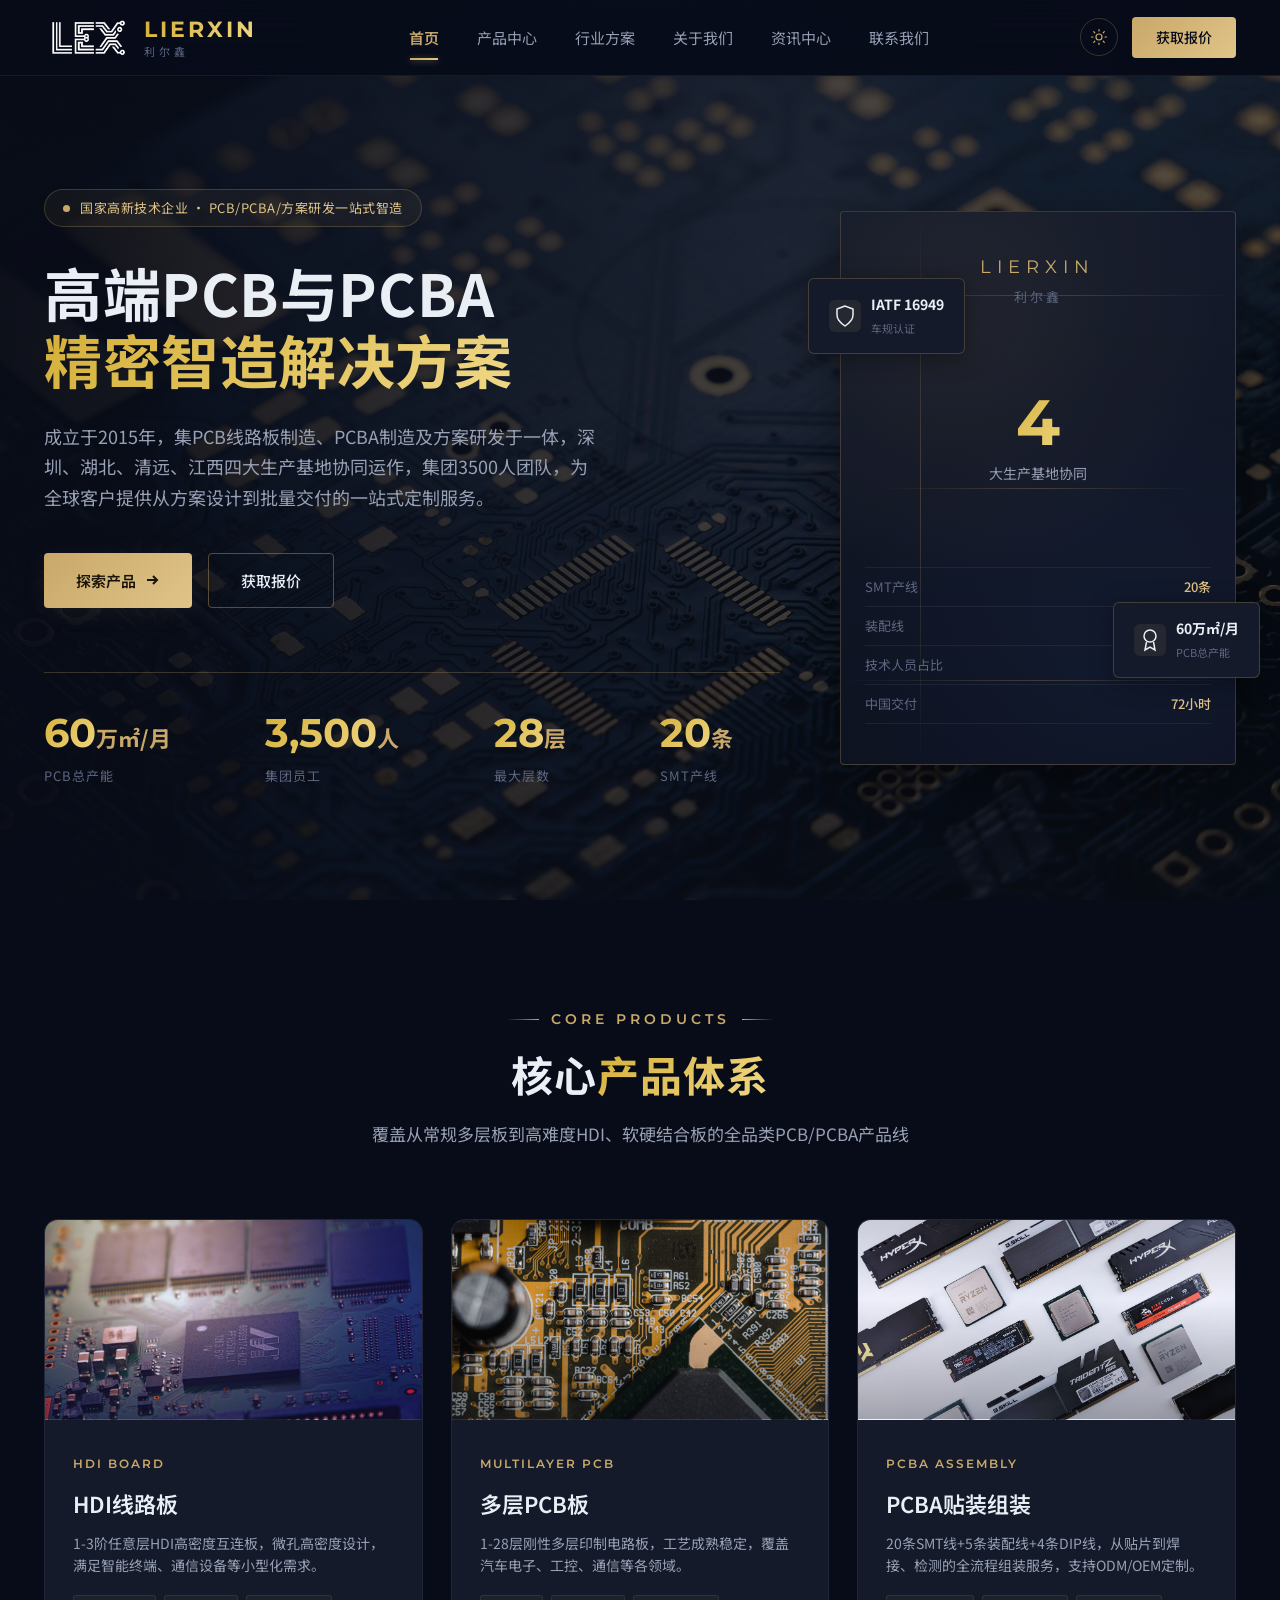
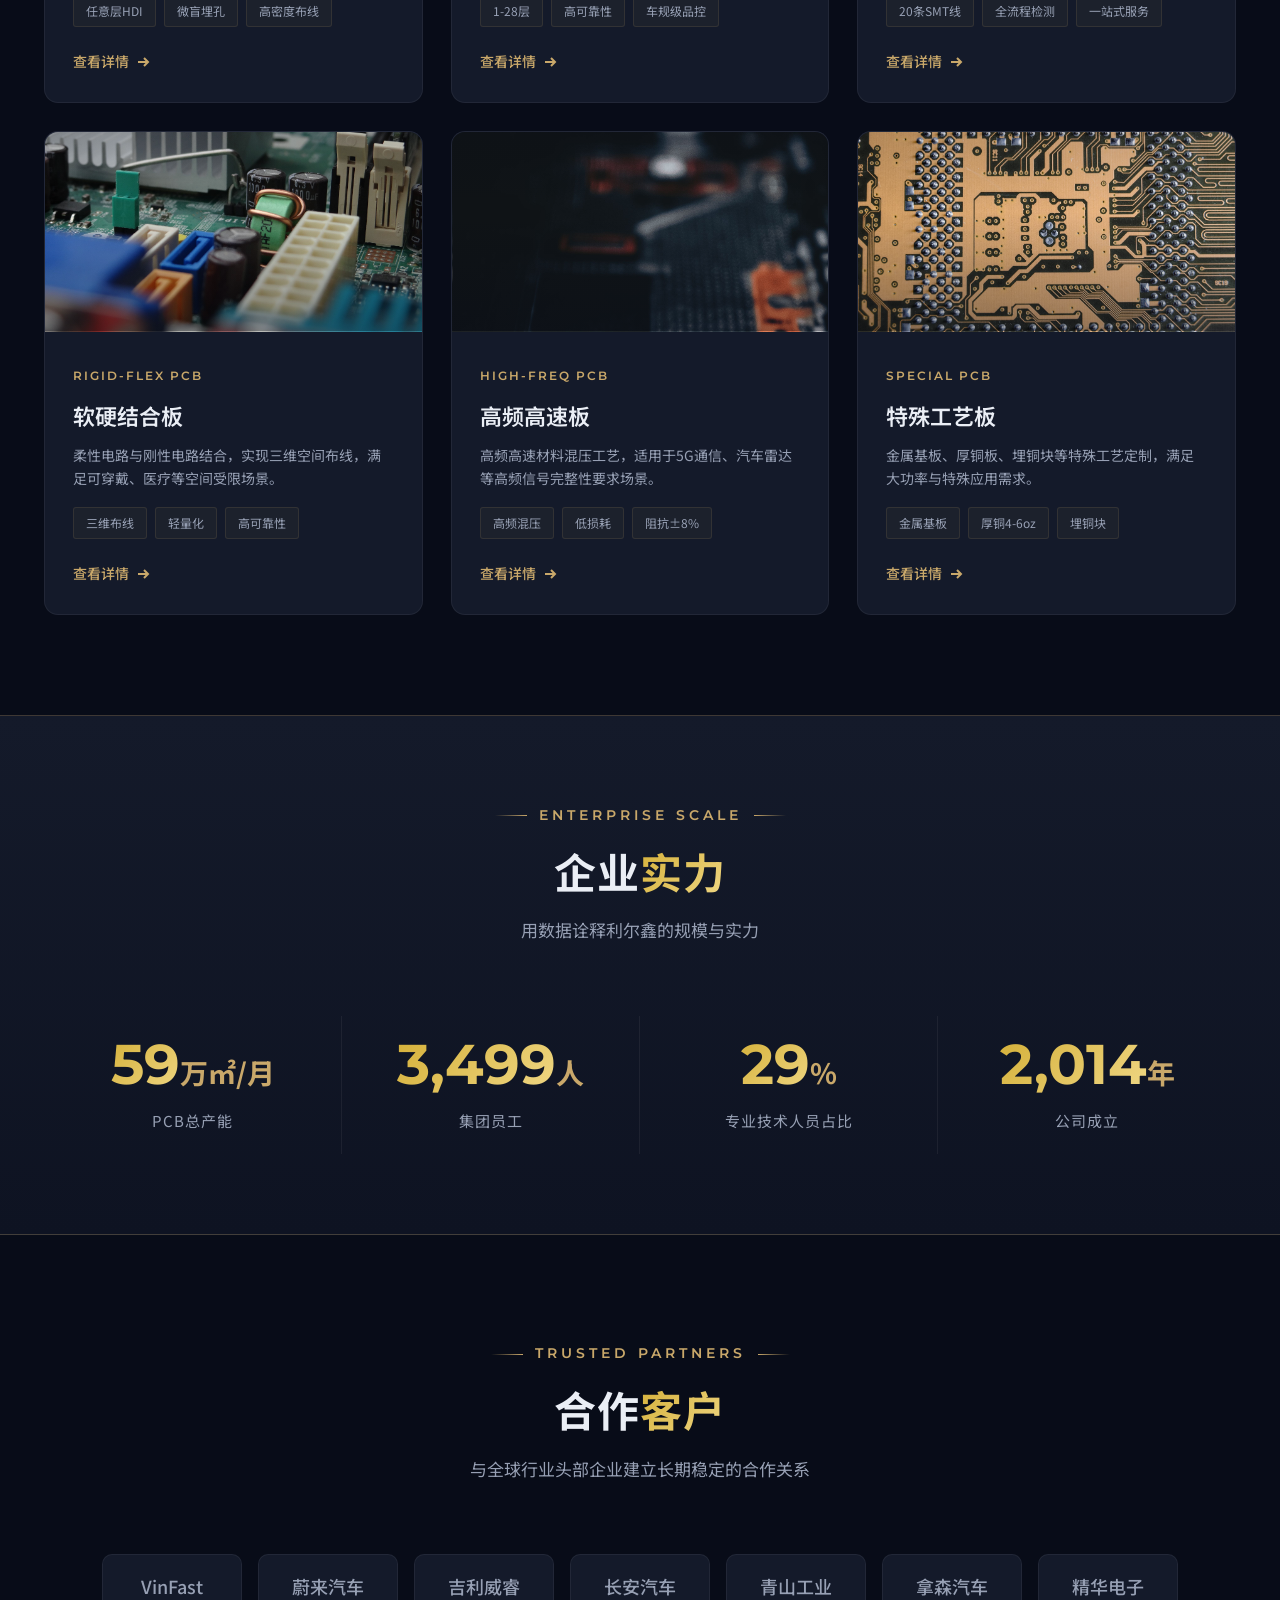
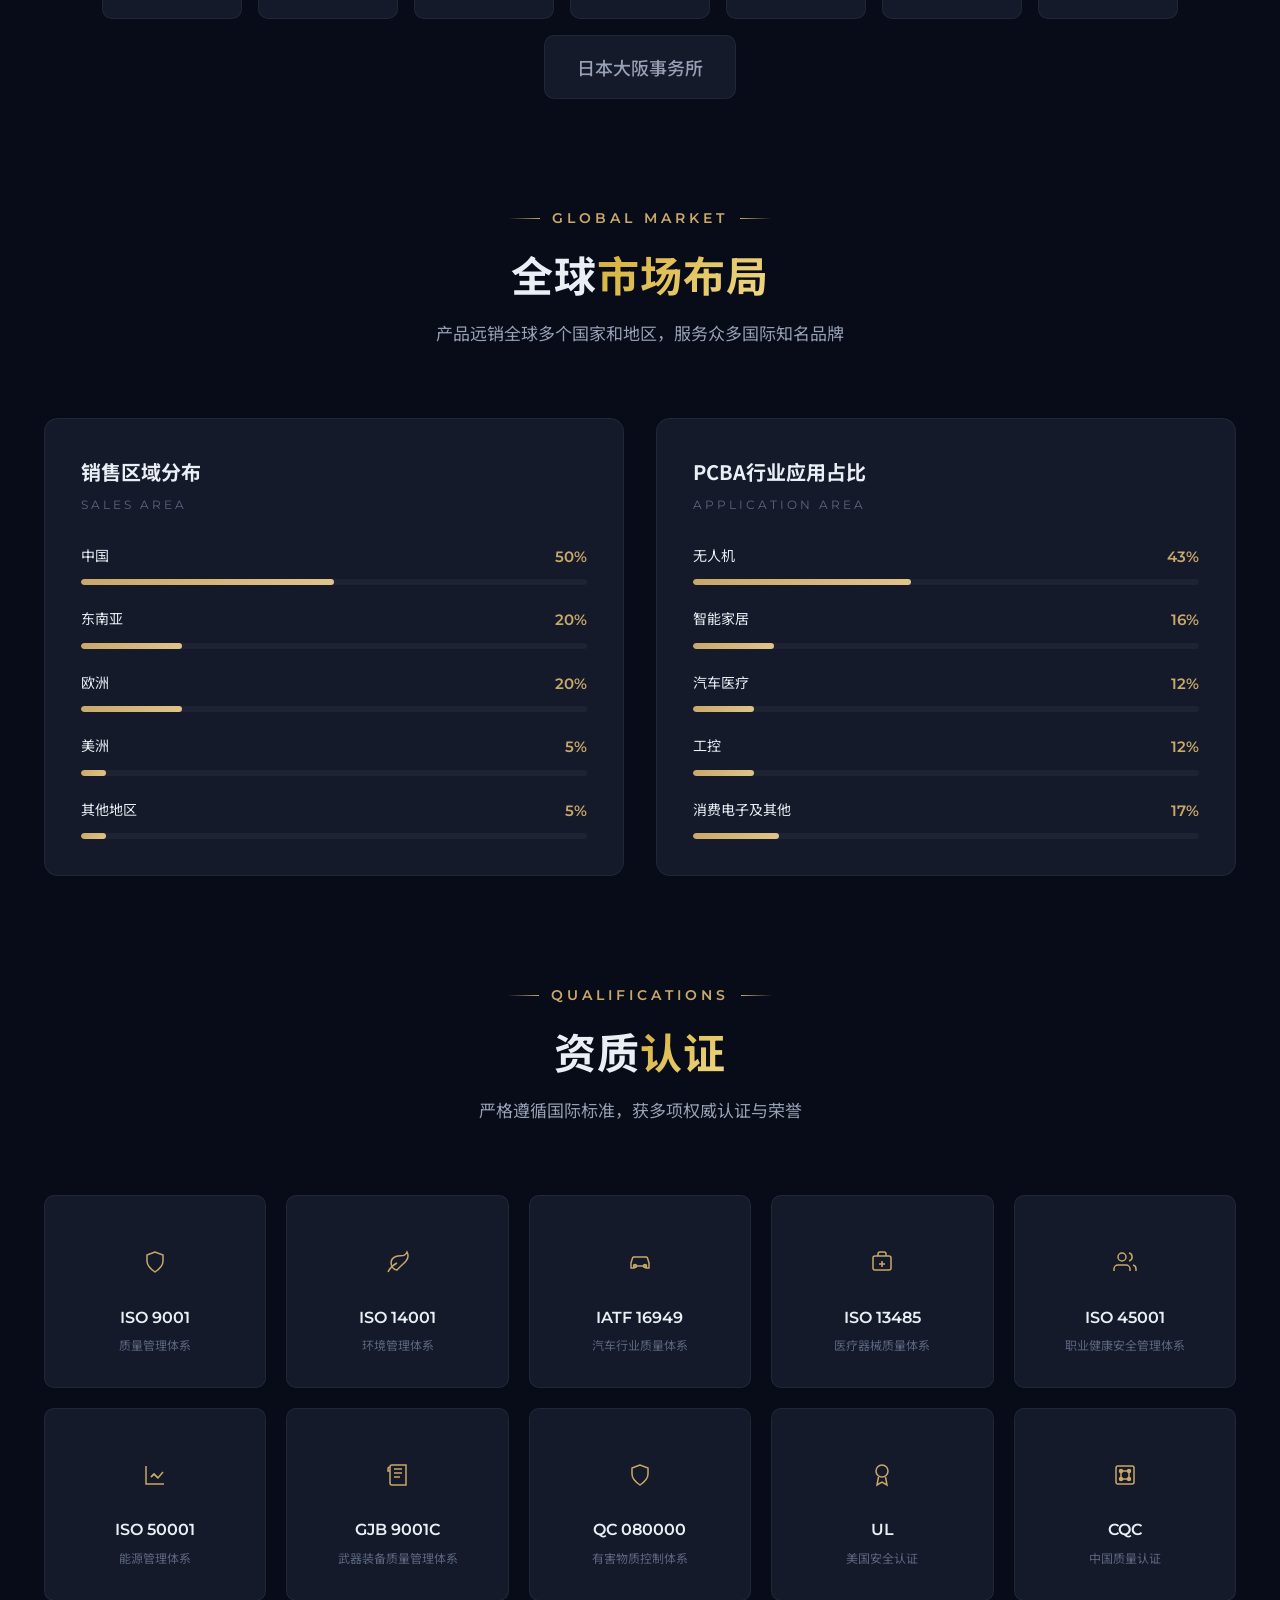
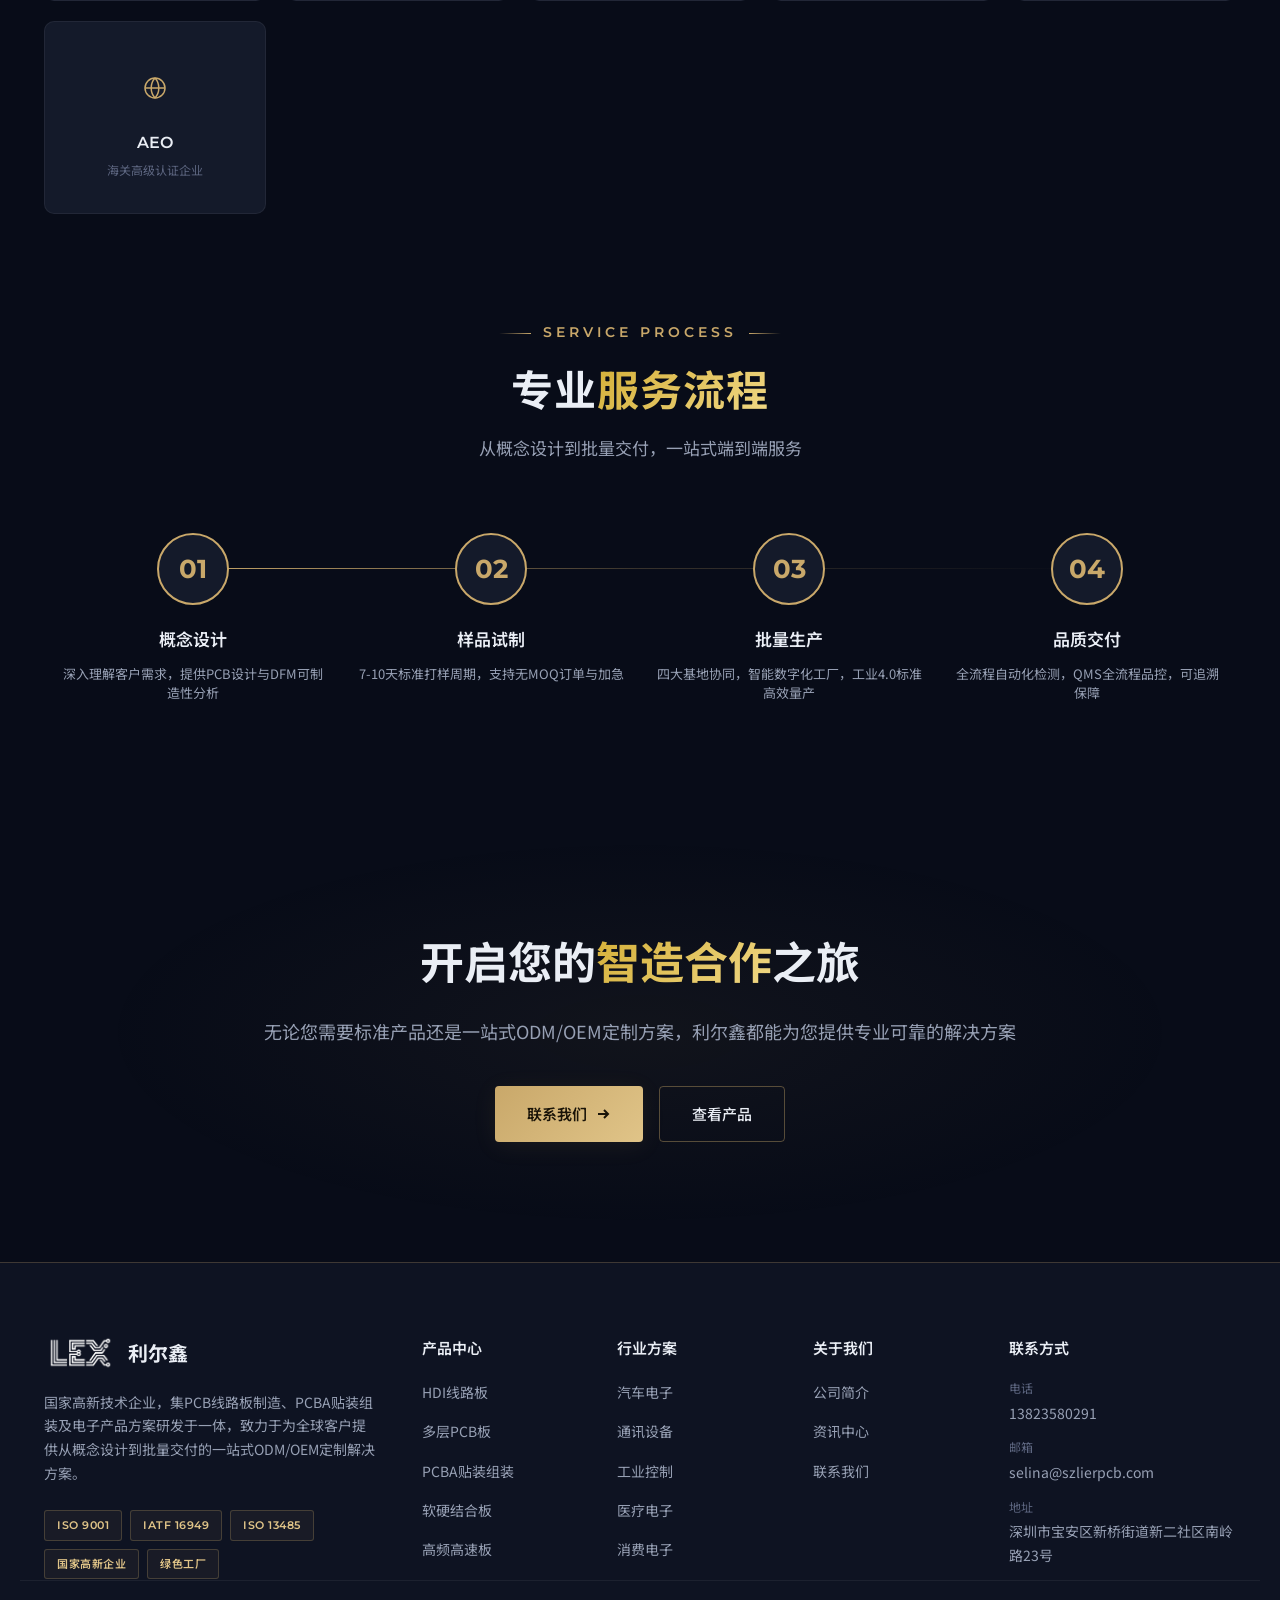
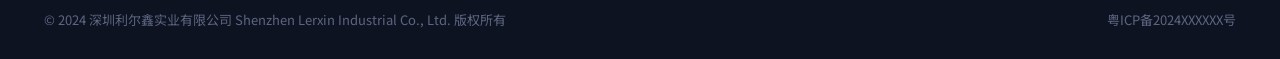
==== commit 0244d625: "feat: 页脚联系电话改为 13823580291" ====
--- a/index.html
+++ b/index.html
@@ -114,7 +114,7 @@
                 <div class="footer-col footer-contact">
                     <h4>联系方式</h4>
                     <ul class="contact-list">
-                        <li><span class="ci-label">电话</span> 191 6877 4494</li>
+                        <li><span class="ci-label">电话</span> 13823580291</li>
                         <li><span class="ci-label">邮箱</span> selina@szlierpcb.com</li>
                         <li><span class="ci-label">地址</span> 深圳市宝安区新桥街道新二社区南岭路23号</li>
                     </ul>
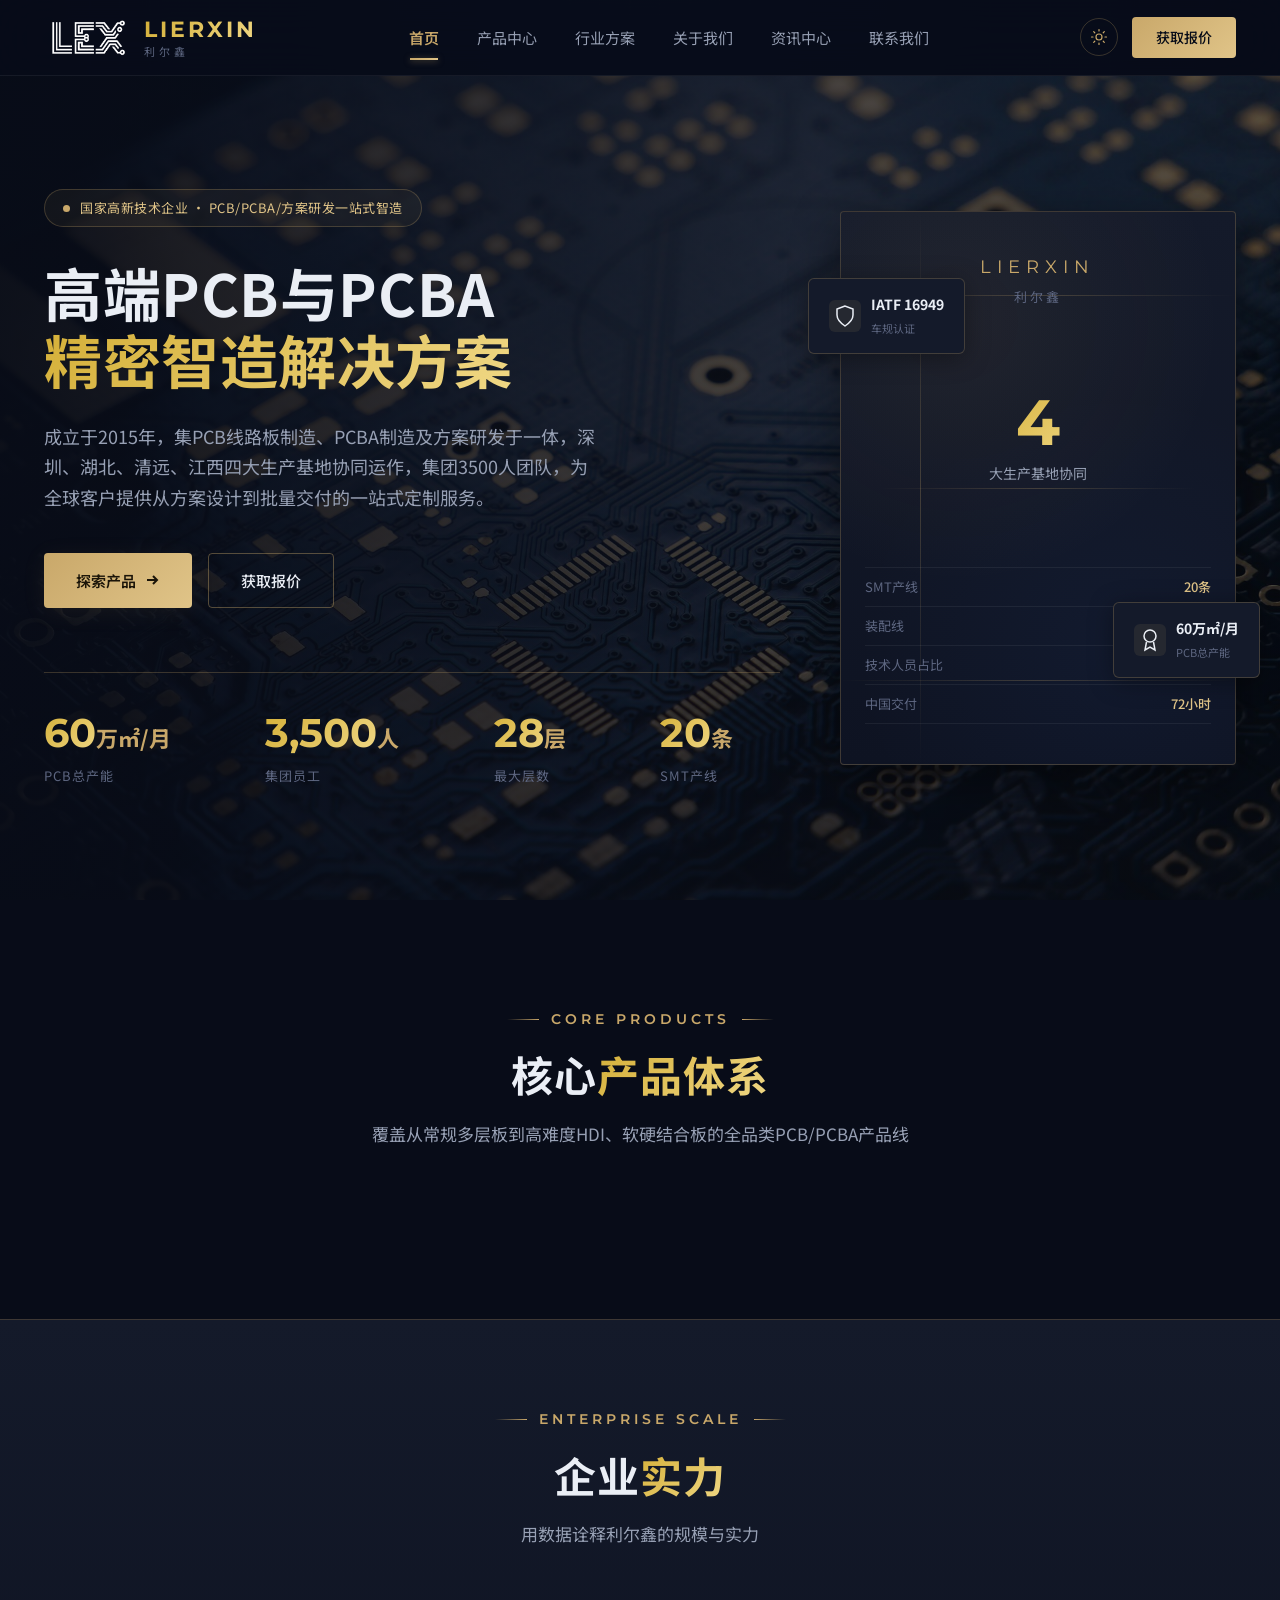
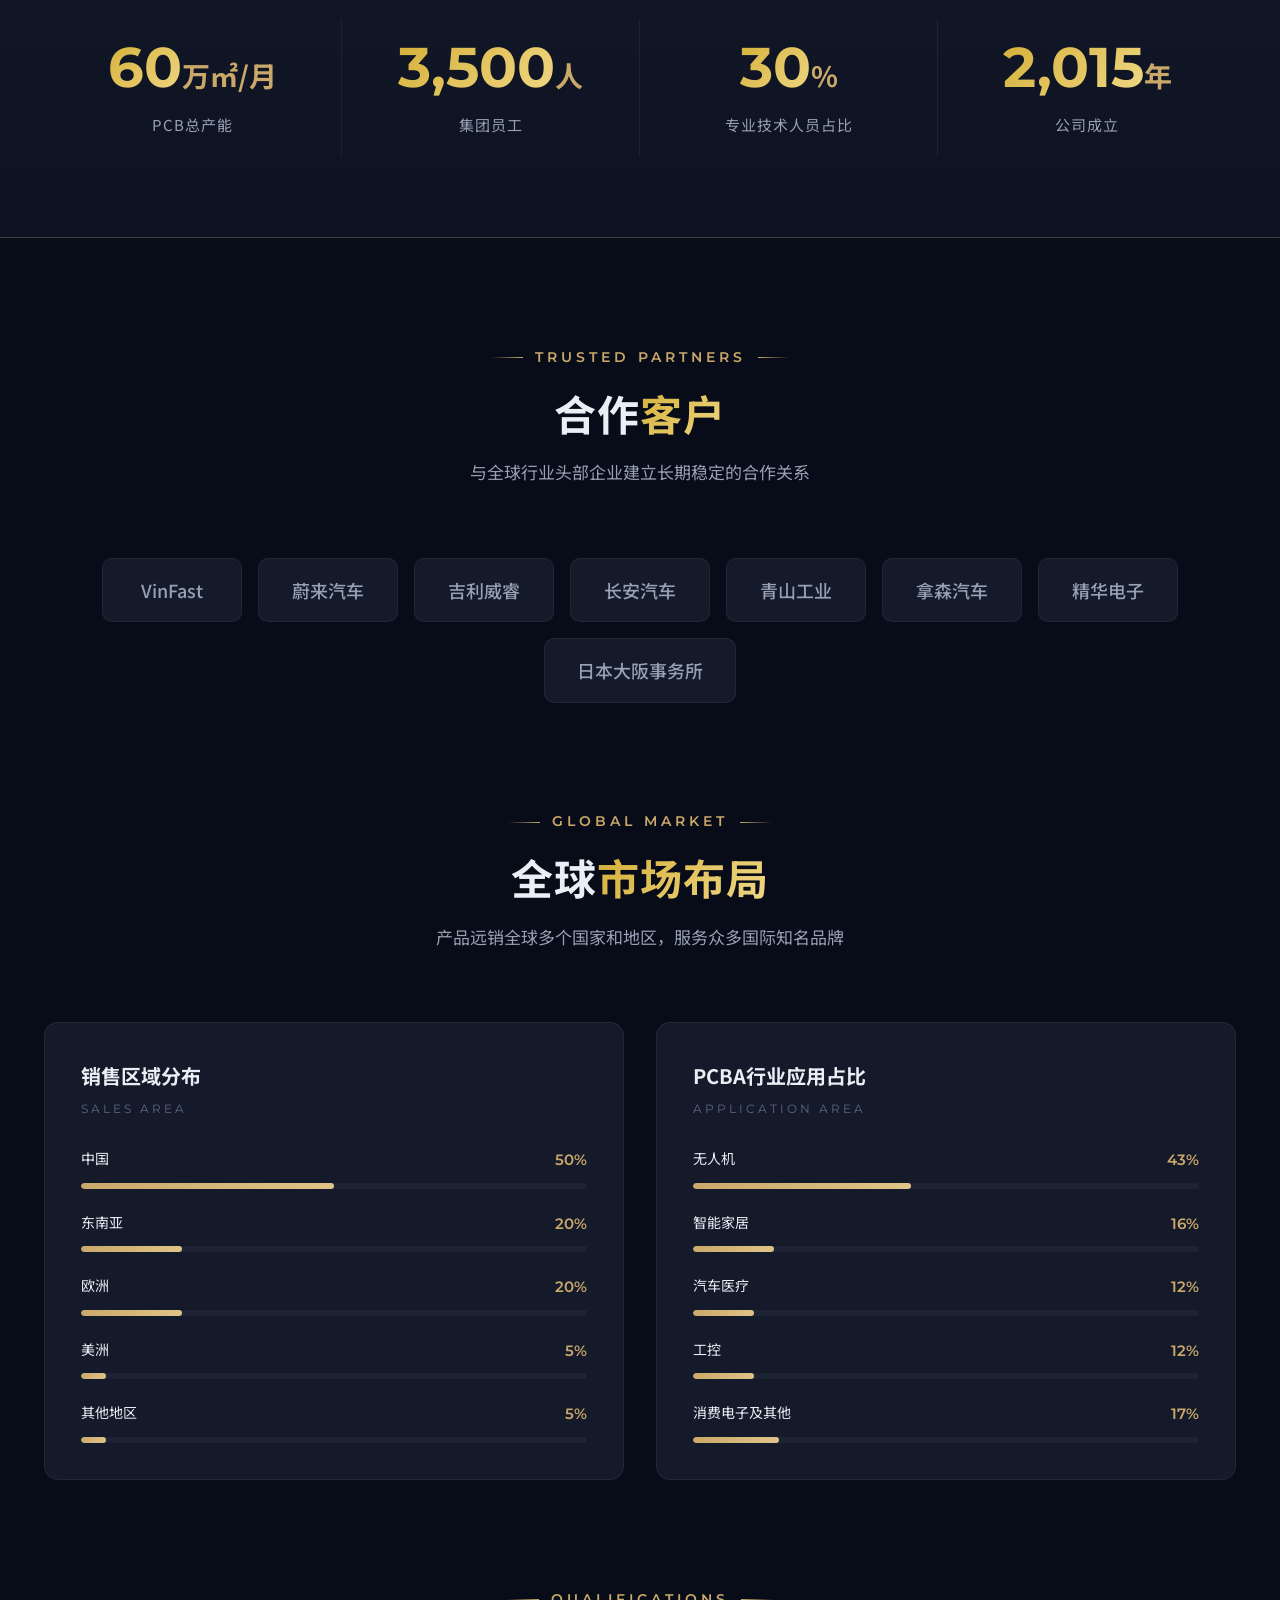
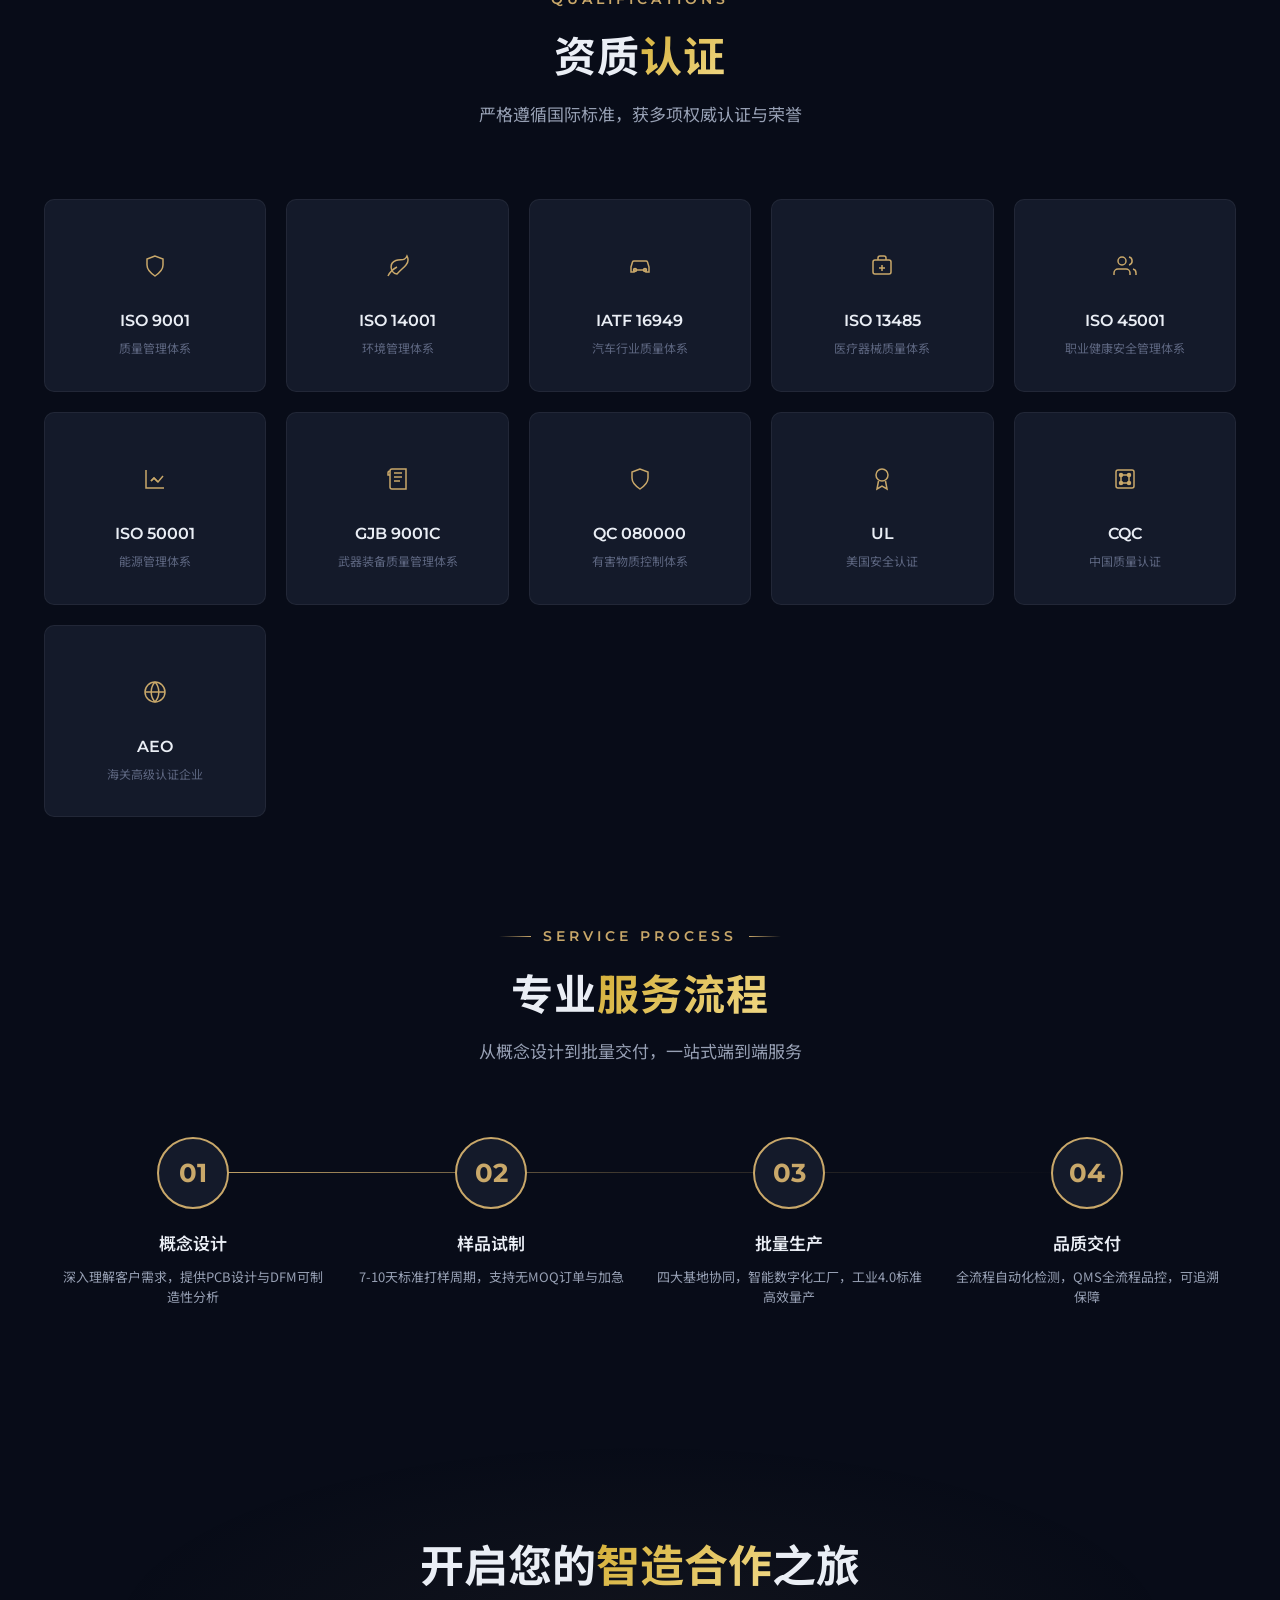
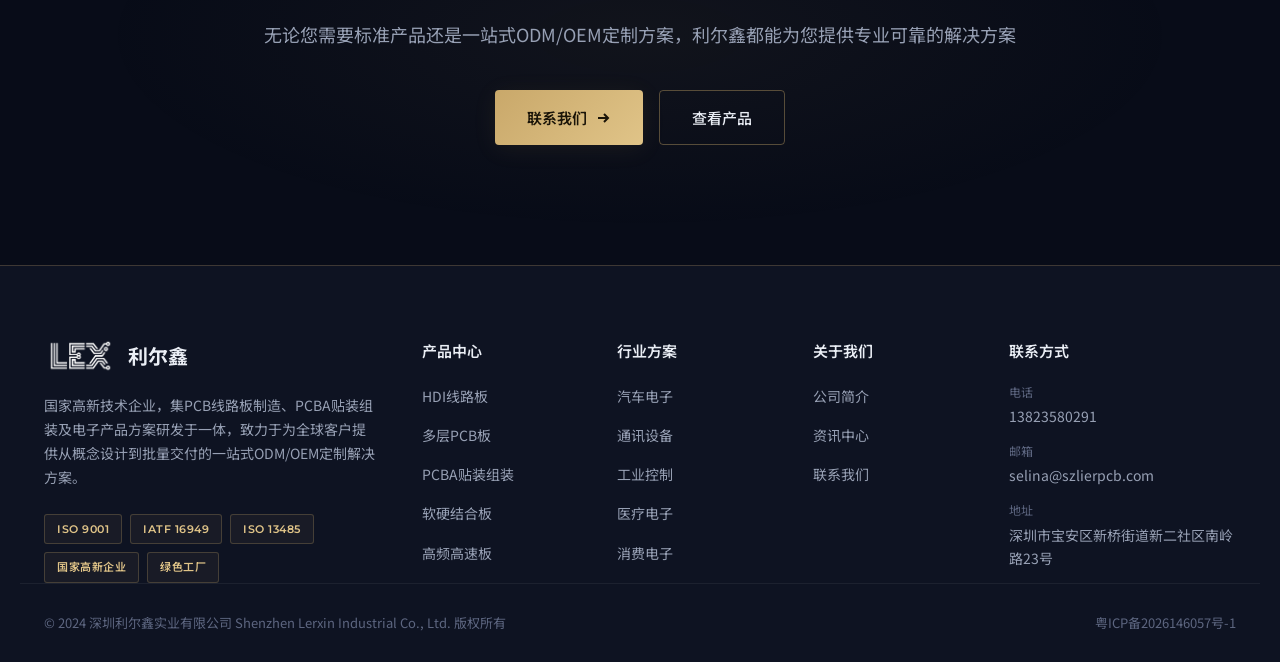
==== commit e09b1649: "feat: 浮动获取报价接入在线报价页 + 报价系统整包上线" ====
--- a/index.html
+++ b/index.html
@@ -8,7 +8,7 @@
     <link rel="preconnect" href="https://fonts.googleapis.com">
     <link rel="preconnect" href="https://fonts.gstatic.com" crossorigin>
     <link href="https://fonts.googleapis.com/css2?family=Montserrat:wght@600;700;800;900&family=Noto+Sans+SC:wght@400;500;700;900&display=swap" rel="stylesheet">
-    <link rel="stylesheet" href="css/style.css">
+    <link rel="stylesheet" href="css/style.css?v=20260928">
     <script>
         // 主题预加载：避免刷新时闪现深色
         (function () {
@@ -54,7 +54,7 @@
                         <path d="M12 2v2M12 20v2M4.93 4.93l1.41 1.41M17.66 17.66l1.41 1.41M2 12h2M20 12h2M6.34 17.66l-1.41 1.41M19.07 4.93l-1.41 1.41"/>
                     </svg>
                 </button>
-                <a href="#/contact" class="nav-cta">获取报价</a>
+                <a href="#/contact" class="nav-cta" id="navQuote">获取报价</a>
                 <button class="nav-toggle" id="navToggle" aria-label="菜单">
                     <span></span><span></span><span></span>
                 </button>
@@ -122,18 +122,24 @@
             </div>
             <div class="footer-bottom">
                 <p>© 2024 深圳利尔鑫实业有限公司 Shenzhen Lerxin Industrial Co., Ltd. 版权所有</p>
-                <p class="footer-icp">粤ICP备2024XXXXXX号</p>
+                <p class="footer-icp"><a href="https://beian.miit.gov.cn/" target="_blank" rel="noopener">粤ICP备2026146057号-1</a></p>
             </div>
         </div>
     </footer>
 
-    <!-- Scroll to top -->
-    <button class="scroll-top" id="scrollTop" aria-label="返回顶部">
-        <svg width="20" height="20" viewBox="0 0 20 20" fill="none">
-            <path d="M10 4l6 6-1.5 1.5L11 7.5V16H9V7.5L5.5 11L4 9.5l6-6z" fill="currentColor"/>
-        </svg>
-    </button>
+    <!-- 右下角浮动操作：获取报价 + 返回顶部 -->
+    <div class="float-actions" id="floatActions">
+        <button class="float-quote" id="floatQuote" type="button" aria-label="获取报价">
+            <span>获取</span>
+            <span>报价</span>
+        </button>
+        <button class="scroll-top" id="scrollTop" aria-label="返回顶部">
+            <svg width="20" height="20" viewBox="0 0 20 20" fill="none">
+                <path d="M10 4l6 6-1.5 1.5L11 7.5V16H9V7.5L5.5 11L4 9.5l6-6z" fill="currentColor"/>
+            </svg>
+        </button>
+    </div>
 
-    <script src="js/app.js"></script>
+    <script src="js/app.js?v=20261007"></script>
 </body>
 </html>
--- a/css/style.css
+++ b/css/style.css
@@ -1079,6 +1079,50 @@
 .form-textarea { min-height: 130px; resize: vertical; }
 .form-row { display: grid; grid-template-columns: 1fr 1fr; gap: 18px; }
 
+/* ---- 验证码 & 提交反馈（在线留言接后端） ---- */
+.form-status {
+    margin-top: 16px;
+    padding: 12px 16px;
+    border-radius: 8px;
+    font-size: 14px;
+    line-height: 1.6;
+    display: none;
+}
+.form-status.is-visible { display: block; }
+.form-status.is-success {
+    background: rgba(48, 164, 108, .12);
+    border: 1px solid rgba(48, 164, 108, .3);
+    color: #52c58a;
+}
+.form-status.is-error {
+    background: rgba(229, 72, 77, .12);
+    border: 1px solid rgba(229, 72, 77, .3);
+    color: #f08b8f;
+}
+[data-theme="light"] .form-status.is-success { color: #0f7a4d; background: rgba(48, 164, 108, .1); }
+[data-theme="light"] .form-status.is-error   { color: #b3261e; background: rgba(229, 72, 77, .08); }
+
+.form-captcha { display: flex; gap: 12px; align-items: stretch; }
+.form-captcha .form-input { flex: 1; min-width: 0; }
+.form-captcha-img {
+    flex: 0 0 118px;
+    height: 48px;
+    border-radius: 8px;
+    border: 1px solid var(--border);
+    background: var(--bg-elevated);
+    cursor: pointer;
+    display: block;
+    transition: border-color .2s ease, opacity .2s ease;
+}
+.form-captcha-img:hover { border-color: var(--border-gold-bright); opacity: .88; }
+.form-input.is-error { border-color: rgba(229, 72, 77, .55); }
+.form-input:disabled, .form-textarea:disabled { opacity: .6; cursor: not-allowed; }
+
+@media (max-width: 520px) {
+    .form-captcha { flex-direction: column; }
+    .form-captcha-img { flex: none; width: 118px; }
+}
+
 .map-card, .offices-grid-wrapper {
     margin-top: 48px;
     background: var(--bg-card);
@@ -1259,11 +1303,38 @@
 }
 .footer-bottom p { font-size: 13px; color: var(--text-muted); }
 .footer-icp { font-size: 12px; }
+.footer-icp a { color: inherit; text-decoration: none; transition: color var(--t-fast); }
+.footer-icp a:hover { color: var(--gold); }
 
 /* ---- Scroll to Top ---- */
-.scroll-top {
+/* 右下角浮动操作组：获取报价（上） + 返回顶部（下），下滑 400px 后出现 */
+.float-actions {
     position: fixed;
     bottom: 32px; right: 32px;
+    display: flex; flex-direction: column; align-items: flex-end; gap: 12px;
+    z-index: 999;
+    opacity: 0; visibility: hidden; transform: translateY(10px);
+    transition: opacity var(--t-base), transform var(--t-base), visibility var(--t-base);
+}
+.float-actions.show { opacity: 1; visibility: visible; transform: translateY(0); }
+
+.float-quote {
+    width: 46px; height: 46px;
+    border-radius: 10px;
+    background: var(--bg-card);
+    border: 1px solid var(--border-gold);
+    color: var(--gold);
+    cursor: pointer;
+    display: flex; flex-direction: column; align-items: center; justify-content: center;
+    font-family: var(--font-sans);
+    font-size: 12px; font-weight: 600; line-height: 1.2;
+    transition: all var(--t-base);
+    box-shadow: var(--shadow-md);
+}
+.float-quote:hover { background: rgba(201, 168, 106, 0.1); transform: translateY(-3px); }
+
+.scroll-top {
+    position: static;
     width: 46px; height: 46px;
     border-radius: 10px;
     background: var(--bg-card);
@@ -1271,13 +1342,9 @@
     color: var(--gold);
     cursor: pointer;
     display: flex; align-items: center; justify-content: center;
-    opacity: 0;
-    visibility: hidden;
     transition: all var(--t-base);
-    z-index: 999;
     box-shadow: var(--shadow-md);
 }
-.scroll-top.show { opacity: 1; visibility: visible; }
 .scroll-top:hover { background: rgba(201, 168, 106, 0.1); transform: translateY(-3px); }
 
 /* ---- Process Steps ---- */
@@ -1425,3 +1492,202 @@
 .text-center { text-align: center; }
 .mt-40 { margin-top: 40px; }
 .mb-40 { margin-bottom: 40px; }
+
+/* ============================================================
+   资讯中心 —— 后台驱动版（列表 + 详情页）
+   ============================================================ */
+
+/* 列表卡片改为可点击链接 */
+a.news-card { display: block; color: inherit; text-decoration: none; }
+.news-more {
+    margin-top: 14px; font-size: 12px; letter-spacing: 1px;
+    color: var(--gold); display: flex; align-items: center; gap: 6px;
+}
+.news-card:hover .news-more svg { transform: translateX(4px); }
+.news-more svg { transition: transform var(--t-fast); }
+
+/* 分类筛选 */
+.news-filter { display: flex; gap: 10px; flex-wrap: wrap; margin-bottom: 32px; }
+.news-chip {
+    padding: 7px 18px; border-radius: 20px; cursor: pointer;
+    background: var(--bg-card); border: 1px solid var(--border);
+    color: var(--text-secondary); font-size: 13px; font-family: inherit;
+    transition: all var(--t-fast);
+}
+.news-chip:hover { border-color: var(--border-gold); color: var(--text-primary); }
+.news-chip.is-active {
+    background: var(--grad-gold); border-color: transparent;
+    color: #141a2a; font-weight: 600;
+}
+
+/* 骨架屏 */
+.news-card.is-loading { pointer-events: none; }
+.skeleton-block, .skeleton-line {
+    background: linear-gradient(90deg, var(--bg-card) 0%, var(--bg-card-hover) 50%, var(--bg-card) 100%);
+    background-size: 200% 100%;
+    animation: skeleton-sweep 1.4s ease-in-out infinite;
+}
+.skeleton-block { width: 100%; height: 180px; }
+.skeleton-line { height: 12px; border-radius: 3px; margin-bottom: 10px; }
+@keyframes skeleton-sweep {
+    0% { background-position: 200% 0; }
+    100% { background-position: -200% 0; }
+}
+
+/* 空态与分页 */
+.news-empty {
+    display: none; padding: 60px 20px; text-align: center;
+    color: var(--text-muted); font-size: 15px;
+}
+.site-pager {
+    display: flex; gap: 8px; align-items: center; justify-content: center;
+    margin-top: 44px; flex-wrap: wrap;
+}
+.pager-btn {
+    min-width: 36px; height: 36px; padding: 0 12px; cursor: pointer;
+    border-radius: 4px; border: 1px solid var(--border);
+    background: var(--bg-card); color: var(--text-secondary);
+    font-size: 13px; font-family: inherit; transition: all var(--t-fast);
+    display: inline-flex; align-items: center; justify-content: center;
+}
+.pager-btn:hover { border-color: var(--border-gold); color: var(--gold); }
+.pager-btn.is-current { background: var(--grad-gold); color: #141a2a; border-color: transparent; font-weight: 600; cursor: default; }
+.pager-info { color: var(--text-muted); font-size: 13px; margin-left: 8px; }
+
+/* ---- 详情页 ---- */
+.article-hero { position: relative; }
+.article-hero-meta {
+    margin-top: 18px; display: flex; align-items: center; gap: 10px;
+    font-size: 13px; color: rgba(234, 238, 245, .72);
+}
+.article-hero-meta .dot { opacity: .5; }
+[data-theme="light"] .article-hero { color: #fff; }
+[data-theme="light"] .article-hero .eyebrow,
+[data-theme="light"] .article-hero h1,
+[data-theme="light"] .article-hero p { color: #fff; }
+
+.article-wrap { max-width: 820px; margin: 0 auto; }
+.article-lead {
+    padding: 20px 24px; margin-bottom: 36px;
+    border-left: 3px solid var(--gold); border-radius: 0 6px 6px 0;
+    background: var(--bg-card); color: var(--text-secondary);
+    font-size: 15px; line-height: 1.8;
+}
+.article-body {
+    color: var(--text-primary);
+    font-size: 16px; line-height: 1.95;
+}
+.article-body p { margin-bottom: 20px; }
+.article-body h2, .article-body h3, .article-body h4 {
+    margin: 34px 0 16px; line-height: 1.45; color: var(--text-primary);
+}
+.article-body h3 { font-family: var(--font-serif); font-size: 22px; }
+.article-body h4 { font-size: 18px; }
+.article-body ul, .article-body ol { margin: 0 0 22px 24px; }
+.article-body li { margin-bottom: 10px; color: var(--text-primary); }
+.article-body strong { color: var(--gold-light); font-weight: 600; }
+[data-theme="light"] .article-body strong { color: var(--gold-dark); }
+.article-body em { font-style: italic; }
+.article-body a { color: var(--gold); text-decoration: underline; text-underline-offset: 3px; }
+.article-body a:hover { color: var(--gold-light); }
+.article-body img {
+    max-width: 100%; height: auto; display: block;
+    margin: 28px auto; border-radius: var(--radius);
+    border: 1px solid var(--border);
+}
+.article-body blockquote {
+    margin: 0 0 22px; padding: 16px 22px;
+    border-left: 3px solid var(--gold); border-radius: 0 6px 6px 0;
+    background: var(--bg-card); color: var(--text-secondary);
+}
+.article-body table { width: 100%; border-collapse: collapse; margin: 0 0 24px; font-size: 14px; }
+.article-body th, .article-body td { border: 1px solid var(--border); padding: 10px 14px; }
+.article-body th { background: var(--bg-card); text-align: left; }
+.article-body hr { border: none; border-top: 1px solid var(--border); margin: 32px 0; }
+
+.article-share {
+    margin: 44px 0 0; padding-top: 24px; border-top: 1px solid var(--border);
+    display: flex; align-items: center; gap: 12px;
+    font-size: 13px; color: var(--text-muted);
+}
+.share-btn {
+    padding: 7px 16px; cursor: pointer; font-family: inherit; font-size: 12px;
+    border-radius: 20px; border: 1px solid var(--border);
+    background: var(--bg-card); color: var(--text-secondary);
+    transition: all var(--t-fast);
+}
+.share-btn:hover { border-color: var(--border-gold); color: var(--gold); }
+
+.article-nav {
+    display: grid; grid-template-columns: 1fr 1fr; gap: 16px; margin-top: 32px;
+}
+.anav-item {
+    padding: 18px 22px; border-radius: var(--radius);
+    border: 1px solid var(--border); background: var(--bg-card);
+    transition: all var(--t-base); color: inherit; text-decoration: none;
+}
+a.anav-item:hover { border-color: var(--border-gold); transform: translateY(-2px); }
+.anav-item.is-empty { opacity: .45; }
+.anav-label { display: block; font-size: 12px; color: var(--gold); letter-spacing: 1px; margin-bottom: 8px; }
+.anav-title {
+    display: block; font-size: 14px; line-height: 1.5; color: var(--text-primary);
+    overflow: hidden; text-overflow: ellipsis; display: -webkit-box;
+    -webkit-line-clamp: 2; -webkit-box-orient: vertical;
+}
+.anav-next { text-align: right; }
+
+@media (max-width: 720px) {
+    .article-nav { grid-template-columns: 1fr; }
+    .article-body { font-size: 15px; }
+    .anav-next { text-align: left; }
+    .news-chip { padding: 6px 14px; font-size: 12px; }
+}
+
+/* ============================================================
+   行业方案 —— 后台驱动版（列表 + 详情页）
+   ============================================================ */
+
+/* 卡片改为可点击链接 */
+a.solution-card {
+    display: block; color: inherit; text-decoration: none;
+}
+.sol-more {
+    margin-top: 14px; font-size: 12px; letter-spacing: 1px;
+    color: var(--gold); display: flex; align-items: center; gap: 6px;
+}
+.sol-more svg { transition: transform var(--t-fast); }
+a.solution-card:hover .sol-more svg { transform: translateX(4px); }
+.solution-card.is-loading { pointer-events: none; }
+.solution-card.is-loading .skeleton-line { margin-top: 10px; }
+
+/* 产品卡片骨架屏：占位期间不可点击 */
+.tech-card.is-loading { pointer-events: none; }
+
+/* 详情页亮点列表 */
+.sol-highlights {
+    padding: 22px 26px; margin-bottom: 32px;
+    border: 1px solid var(--border); border-radius: var(--radius);
+    background: var(--bg-card);
+}
+.sol-highlights h4 {
+    font-family: var(--font-serif); font-size: 17px; font-weight: 600;
+    margin-bottom: 14px; color: var(--gold);
+}
+.sol-highlights ul { margin: 0; padding: 0; list-style: none; }
+.sol-highlights li {
+    position: relative; padding-left: 20px; margin-bottom: 10px;
+    font-size: 15px; line-height: 1.7; color: var(--text-secondary);
+}
+.sol-highlights li::before {
+    content: ''; position: absolute; left: 0; top: 9px;
+    width: 6px; height: 6px; border-radius: 50%;
+    background: var(--gold);
+}
+.sol-highlights li:last-child { margin-bottom: 0; }
+
+/* ---- 浮动操作组：移动端（H5）适配 ---- */
+@media (max-width: 720px) {
+    .float-actions { bottom: 22px; right: 16px; gap: 10px; }
+    .float-quote { width: 42px; height: 42px; font-size: 11px; }
+    .scroll-top { width: 42px; height: 42px; }
+}
